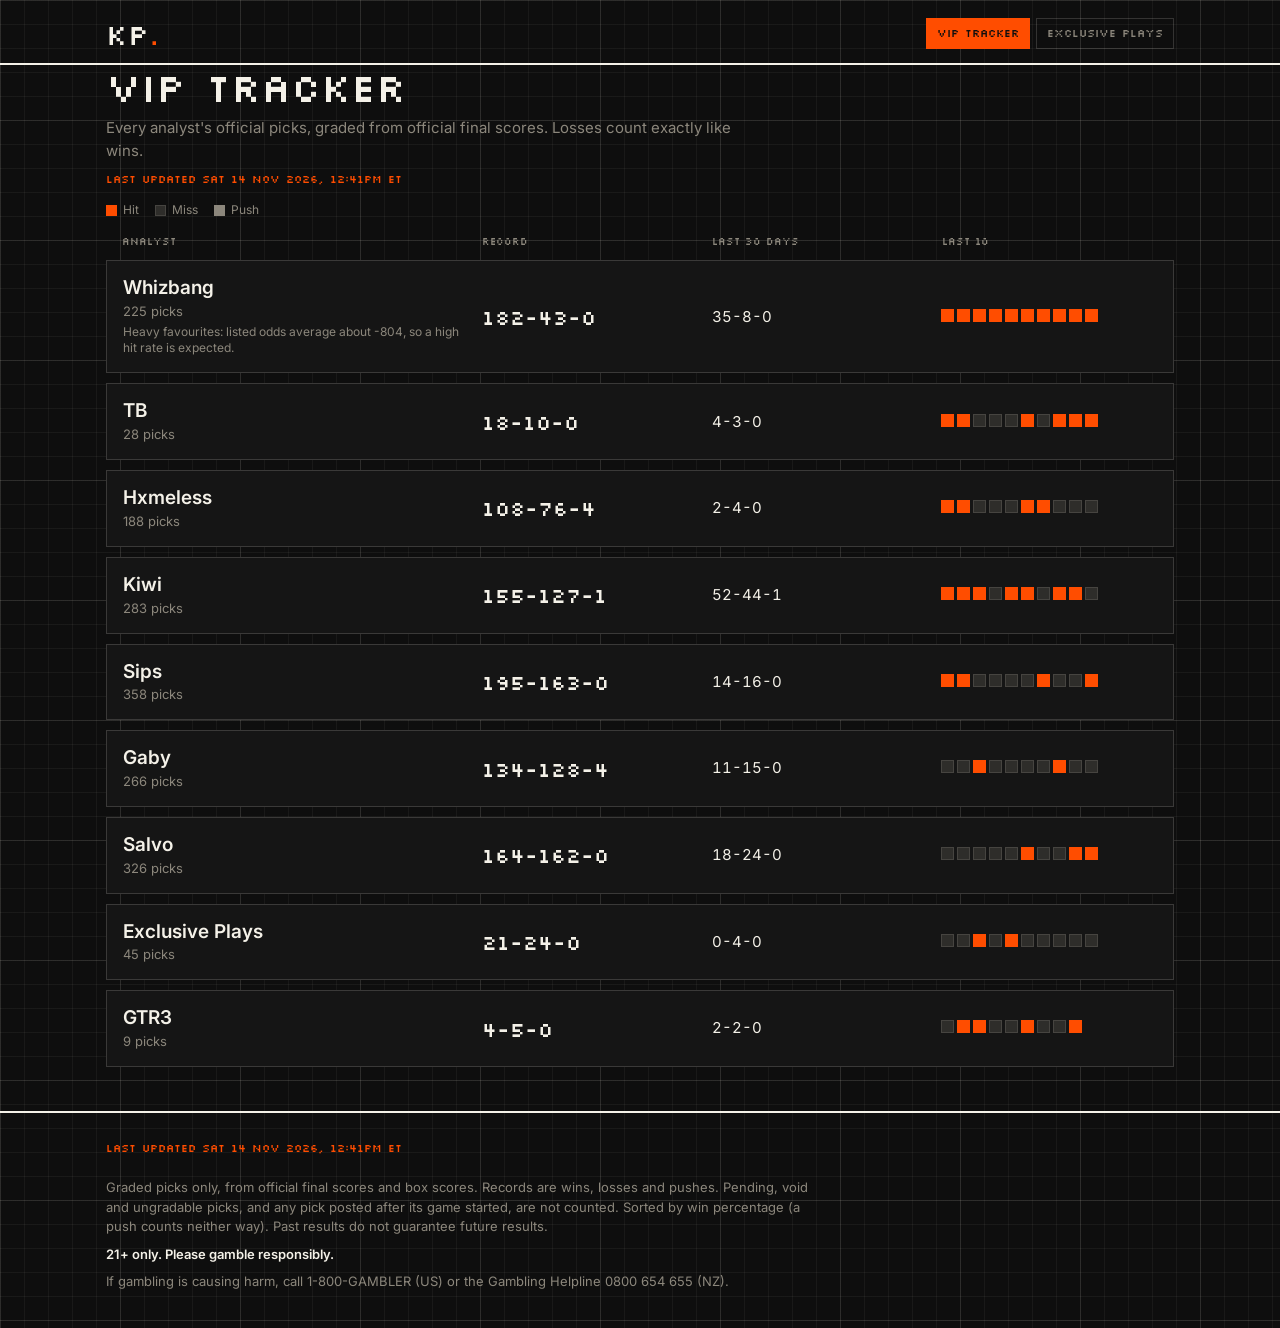
==== index.html @ 3617e00d "VIP Tracker update 2026-11-15" ====
<!doctype html>
<html lang="en"><head><meta charset="utf-8">
<meta name="viewport" content="width=device-width,initial-scale=1">
<title>KP VIP Tracker</title>
<meta name="description" content="Every Kiwi Parlays analyst&#x27;s record, graded nightly from official final scores. Wins and losses count alike.">
<meta name="theme-color" content="#0e0e0e">
<link rel="canonical" href="https://kiwiparlays.github.io/kp-tracker/">
<meta property="og:type" content="website">
<meta property="og:site_name" content="Kiwi Parlays">
<meta property="og:title" content="KP VIP Tracker">
<meta property="og:description" content="Every Kiwi Parlays analyst&#x27;s record, graded nightly from official final scores. Wins and losses count alike.">
<meta property="og:url" content="https://kiwiparlays.github.io/kp-tracker/">
<meta property="og:image" content="https://kiwiparlays.github.io/kp-tracker/og.png">
<meta property="og:image:width" content="1200">
<meta property="og:image:height" content="630">
<meta property="og:image:alt" content="KP. logo">
<meta name="twitter:card" content="summary_large_image">
<meta name="twitter:title" content="KP VIP Tracker">
<meta name="twitter:description" content="Every Kiwi Parlays analyst&#x27;s record, graded nightly from official final scores. Wins and losses count alike.">
<meta name="twitter:image" content="https://kiwiparlays.github.io/kp-tracker/og.png">
<link rel="icon" href="logo.png">
<link rel="apple-touch-icon" href="logo.png">
<link rel="preconnect" href="https://fonts.googleapis.com"><link rel="preconnect" href="https://fonts.gstatic.com" crossorigin>
<link href="https://fonts.googleapis.com/css2?family=Inter:wght@400;600&family=Silkscreen&display=swap" rel="stylesheet">
<link rel="stylesheet" href="style.css">
</head><body>
<header><div class="wrap"><a class="logo" href="./" style="color:inherit;text-decoration:none">KP<b>.</b></a><nav class="tabs" aria-label="Pages"><a href="./" aria-current="page">VIP Tracker</a><a href="exclusive/">Exclusive Plays</a></nav></div></header>
<main class="wrap">
<h1>VIP Tracker</h1>
<p class="lede">Every analyst's official picks, graded from official final scores. Losses count exactly like wins.</p>
<p class="upd">Last updated Sat 14 Nov 2026, 12:41PM ET</p>
<div class="key"><span><i style="background:var(--accent)"></i>Hit</span><span><i style="background:var(--miss);box-shadow:inset 0 0 0 1px rgba(244,241,232,.12)"></i>Miss</span><span><i style="background:var(--push)"></i>Push</span></div>
<div class="board">
<div class="thead"><div>Analyst</div><div>Record</div><div>Last 30 days</div><div>Last 10</div></div>
<div class="card"><div class="nm">Whizbang<small>225 picks</small><span class="note">Heavy favourites: listed odds average about -804, so a high hit rate is expected.</span></div><div class="rec"><span class="lb">Record</span>182-43-0</div><div class="l30"><span class="lb">Last 30 days</span><span class="v">35-8-0</span></div><div class="l10"><span class="lb">Last 10</span><span class="form" title="last 10, newest on the right"><i class="W"></i><i class="W"></i><i class="W"></i><i class="W"></i><i class="W"></i><i class="W"></i><i class="W"></i><i class="W"></i><i class="W"></i><i class="W"></i></span></div></div>
<div class="card"><div class="nm">TB<small>28 picks</small></div><div class="rec"><span class="lb">Record</span>18-10-0</div><div class="l30"><span class="lb">Last 30 days</span><span class="v">4-3-0</span></div><div class="l10"><span class="lb">Last 10</span><span class="form" title="last 10, newest on the right"><i class="W"></i><i class="W"></i><i class="L"></i><i class="L"></i><i class="L"></i><i class="W"></i><i class="L"></i><i class="W"></i><i class="W"></i><i class="W"></i></span></div></div>
<div class="card"><div class="nm">Hxmeless<small>188 picks</small></div><div class="rec"><span class="lb">Record</span>108-76-4</div><div class="l30"><span class="lb">Last 30 days</span><span class="v">2-4-0</span></div><div class="l10"><span class="lb">Last 10</span><span class="form" title="last 10, newest on the right"><i class="W"></i><i class="W"></i><i class="L"></i><i class="L"></i><i class="L"></i><i class="W"></i><i class="W"></i><i class="L"></i><i class="L"></i><i class="L"></i></span></div></div>
<div class="card"><div class="nm">Kiwi<small>283 picks</small></div><div class="rec"><span class="lb">Record</span>155-127-1</div><div class="l30"><span class="lb">Last 30 days</span><span class="v">52-44-1</span></div><div class="l10"><span class="lb">Last 10</span><span class="form" title="last 10, newest on the right"><i class="W"></i><i class="W"></i><i class="W"></i><i class="L"></i><i class="W"></i><i class="W"></i><i class="L"></i><i class="W"></i><i class="W"></i><i class="L"></i></span></div></div>
<div class="card"><div class="nm">Sips<small>358 picks</small></div><div class="rec"><span class="lb">Record</span>195-163-0</div><div class="l30"><span class="lb">Last 30 days</span><span class="v">14-16-0</span></div><div class="l10"><span class="lb">Last 10</span><span class="form" title="last 10, newest on the right"><i class="W"></i><i class="W"></i><i class="L"></i><i class="L"></i><i class="L"></i><i class="L"></i><i class="W"></i><i class="L"></i><i class="L"></i><i class="W"></i></span></div></div>
<div class="card"><div class="nm">Gaby<small>266 picks</small></div><div class="rec"><span class="lb">Record</span>134-128-4</div><div class="l30"><span class="lb">Last 30 days</span><span class="v">11-15-0</span></div><div class="l10"><span class="lb">Last 10</span><span class="form" title="last 10, newest on the right"><i class="L"></i><i class="L"></i><i class="W"></i><i class="L"></i><i class="L"></i><i class="L"></i><i class="L"></i><i class="W"></i><i class="L"></i><i class="L"></i></span></div></div>
<div class="card"><div class="nm">Salvo<small>326 picks</small></div><div class="rec"><span class="lb">Record</span>164-162-0</div><div class="l30"><span class="lb">Last 30 days</span><span class="v">18-24-0</span></div><div class="l10"><span class="lb">Last 10</span><span class="form" title="last 10, newest on the right"><i class="L"></i><i class="L"></i><i class="L"></i><i class="L"></i><i class="L"></i><i class="W"></i><i class="L"></i><i class="L"></i><i class="W"></i><i class="W"></i></span></div></div>
<div class="card"><div class="nm">Exclusive Plays<small>45 picks</small></div><div class="rec"><span class="lb">Record</span>21-24-0</div><div class="l30"><span class="lb">Last 30 days</span><span class="v">0-4-0</span></div><div class="l10"><span class="lb">Last 10</span><span class="form" title="last 10, newest on the right"><i class="L"></i><i class="L"></i><i class="W"></i><i class="L"></i><i class="W"></i><i class="L"></i><i class="L"></i><i class="L"></i><i class="L"></i><i class="L"></i></span></div></div>
<div class="card"><div class="nm">GTR3<small>9 picks</small></div><div class="rec"><span class="lb">Record</span>4-5-0</div><div class="l30"><span class="lb">Last 30 days</span><span class="v">2-2-0</span></div><div class="l10"><span class="lb">Last 10</span><span class="form" title="last 10, newest on the right"><i class="L"></i><i class="W"></i><i class="W"></i><i class="L"></i><i class="L"></i><i class="W"></i><i class="L"></i><i class="L"></i><i class="W"></i></span></div></div>
</div>
</main>
<footer><div class="wrap">
<p class="upd">Last updated Sat 14 Nov 2026, 12:41PM ET</p>
<p>Graded picks only, from official final scores and box scores. Records are wins, losses and pushes. Pending, void and ungradable picks, and any pick posted after its game started, are not counted. Sorted by win percentage (a push counts neither way). Past results do not guarantee future results.</p>
<p class="rg">21+ only. Please gamble responsibly.</p>
<p>If gambling is causing harm, call 1-800-GAMBLER (US) or the Gambling Helpline 0800 654 655 (NZ).</p>
</div></footer>
</body></html>
---- style.css ----
:root{--paper:#0e0e0e;--panel:#151515;--ink:#f4f1e8;--soft:#8c877c;--line:rgba(244,241,232,.05);
--line2:rgba(244,241,232,.09);--rule:rgba(244,241,232,.16);--accent:#ff4d00;--miss:#2e2d2a;--push:#8c877c}
*{box-sizing:border-box;margin:0;padding:0}
html{-webkit-text-size-adjust:100%}
body{background-color:var(--paper);color:var(--ink);font:400 15px/1.5 "Inter",system-ui,-apple-system,sans-serif;
background-image:linear-gradient(var(--line2) 1px,transparent 1px),linear-gradient(90deg,var(--line2) 1px,transparent 1px),
linear-gradient(var(--line) 1px,transparent 1px),linear-gradient(90deg,var(--line) 1px,transparent 1px);
background-size:120px 120px,120px 120px,24px 24px,24px 24px;
min-height:100vh;min-height:100dvh;display:flex;flex-direction:column}
main{flex:1 0 auto;width:100%}footer{flex:none}
.wrap{max-width:1100px;margin:0 auto;padding:0 16px;width:100%}
header{border-bottom:2px solid var(--ink);padding:18px 0 14px}
header .wrap{display:flex;align-items:center;justify-content:space-between;gap:12px}
.logo{font:400 28px/1 "Silkscreen",monospace;letter-spacing:.02em}
.logo b{color:var(--accent);font-weight:400}
.tag{font:400 11px/1.2 "Silkscreen",monospace;text-transform:uppercase;color:var(--soft);text-align:right}
main{padding:28px 0 8px}
h1{font:400 30px/1.1 "Silkscreen",monospace;text-transform:uppercase;margin-bottom:8px}
.lede{color:var(--soft);max-width:640px}
.upd{font:400 11px/1.4 "Silkscreen",monospace;text-transform:uppercase;color:var(--accent);margin:10px 0 22px}
.board{display:flex;flex-direction:column;gap:10px}
.card{display:grid;grid-template-columns:1fr auto;grid-template-areas:"nm rec" "l30 l10";gap:12px 14px;
background:var(--panel);border:1px solid var(--rule);padding:16px}
.nm{grid-area:nm;font:600 19px/1.2 "Inter",sans-serif;min-width:0;overflow-wrap:anywhere}
.nm .note{display:block;margin-top:4px;font:400 12px/1.35 "Inter",sans-serif;color:var(--soft);max-width:360px}
.nm small{display:block;margin-top:3px;font:400 13px/1.3 "Inter",sans-serif;color:var(--soft)}
.rec{grid-area:rec;text-align:right;font:400 22px/1.1 "Silkscreen",monospace}
.l30{grid-area:l30}.l10{grid-area:l10;text-align:right}
.lb{display:block;font:400 10px/1.4 "Silkscreen",monospace;text-transform:uppercase;color:var(--soft);margin-bottom:4px}
.rec .lb{text-align:right}
.v{font-size:15px;font-variant-numeric:tabular-nums}
.none{color:var(--soft);font-size:13px}
.form{display:inline-flex;gap:3px}
.form i{display:block;width:13px;height:13px;flex:none}
@media(max-width:374px){.form{gap:2px}.form i{width:11px;height:11px}.rec{font-size:19px}}
.form .W{background:var(--accent)}.form .L{background:var(--miss);box-shadow:inset 0 0 0 1px rgba(244,241,232,.12)}
.form .P{background:var(--push)}
.key{display:flex;gap:16px;flex-wrap:wrap;margin:-8px 0 16px;color:var(--soft);font-size:12px}
.key span{display:inline-flex;align-items:center;gap:6px}.key i{display:inline-block;width:11px;height:11px}
.thead{display:none}
footer{margin-top:44px;border-top:2px solid var(--ink);padding:18px 0 28px;color:var(--soft);font-size:13px}
footer p{margin-bottom:8px;max-width:720px}
footer .rg{color:var(--ink);font-weight:600}
@media(min-width:760px){
h1{font-size:40px}
.thead{display:grid;grid-template-columns:1.6fr 1fr 1fr 1fr;gap:14px;padding:0 16px 2px;
font:400 10px/1.3 "Silkscreen",monospace;text-transform:uppercase;color:var(--soft)}
.card{grid-template-columns:1.6fr 1fr 1fr 1fr;grid-template-areas:"nm rec l30 l10";align-items:center}
.card .lb{display:none}.rec,.l10{text-align:left}.rec{font-size:20px}}
.tabs{display:flex;gap:6px;flex-wrap:wrap;justify-content:flex-end}
.tabs a{font:400 11px/1 "Silkscreen",monospace;text-transform:uppercase;color:var(--soft);text-decoration:none;
padding:9px 10px;border:1px solid var(--rule);white-space:nowrap}
.tabs a:hover{color:var(--ink);border-color:var(--ink)}
.tabs a[aria-current]{color:var(--paper);background:var(--accent);border-color:var(--accent)}
h2{font:400 15px/1.2 "Silkscreen",monospace;text-transform:uppercase;margin:30px 0 10px}
.panel{background:var(--panel);border:1px solid var(--rule);padding:16px}
.stats{display:grid;grid-template-columns:1fr 1fr;gap:16px 14px}
.stats .big{font:400 22px/1.15 "Silkscreen",monospace;font-variant-numeric:tabular-nums;overflow-wrap:anywhere}
.small{display:inline-block;margin-top:10px;font:400 10px/1.4 "Silkscreen",monospace;text-transform:uppercase;color:var(--soft)}
.tbl{display:flex;flex-direction:column}
.tr{display:grid;grid-template-columns:1.3fr 1fr 1fr .8fr;gap:10px;padding:10px 0;border-top:1px solid var(--rule);
align-items:baseline;font-variant-numeric:tabular-nums}
.tr:first-child{border-top:0;padding-top:0}
.tr.th{font:400 10px/1.3 "Silkscreen",monospace;text-transform:uppercase;color:var(--soft)}
.tr small{display:block;color:var(--soft);font-size:12px}
.tr.m3{grid-template-columns:1.3fr 1fr 1fr}
.neg{color:var(--soft)}
.picks{display:flex;flex-direction:column}
.pk{display:grid;grid-template-columns:1fr auto;grid-template-areas:"dt res" "pl pl" "mt won";gap:4px 12px;
padding:12px 0;border-top:1px solid var(--rule);font-variant-numeric:tabular-nums}
.pk:first-child{border-top:0;padding-top:0}
.pk .dt{grid-area:dt;color:var(--soft);font-size:13px}.pk .pl{grid-area:pl;overflow-wrap:anywhere}
.pk .mt{grid-area:mt;color:var(--soft);font-size:13px}.pk .res{grid-area:res;text-align:right;font-size:13px}
.pk .won{grid-area:won;text-align:right}
.pk.th{display:none}
.why{display:block;color:var(--soft);font-size:13px;margin-top:2px}
@media(min-width:760px){.stats{grid-template-columns:repeat(5,1fr)}
.pk{grid-template-columns:118px 64px 1fr 56px 98px 70px 76px;grid-template-areas:"dt sp pl od rk res won";align-items:baseline}
.pk .sp{grid-area:sp}.pk .od{grid-area:od}.pk .rk{grid-area:rk}.pk .mt{display:contents}
.pk.th{display:grid;font:400 10px/1.3 "Silkscreen",monospace;text-transform:uppercase;color:var(--soft)}
.pk .res{text-align:left}.sep{display:none}}
.sep{font-style:normal}
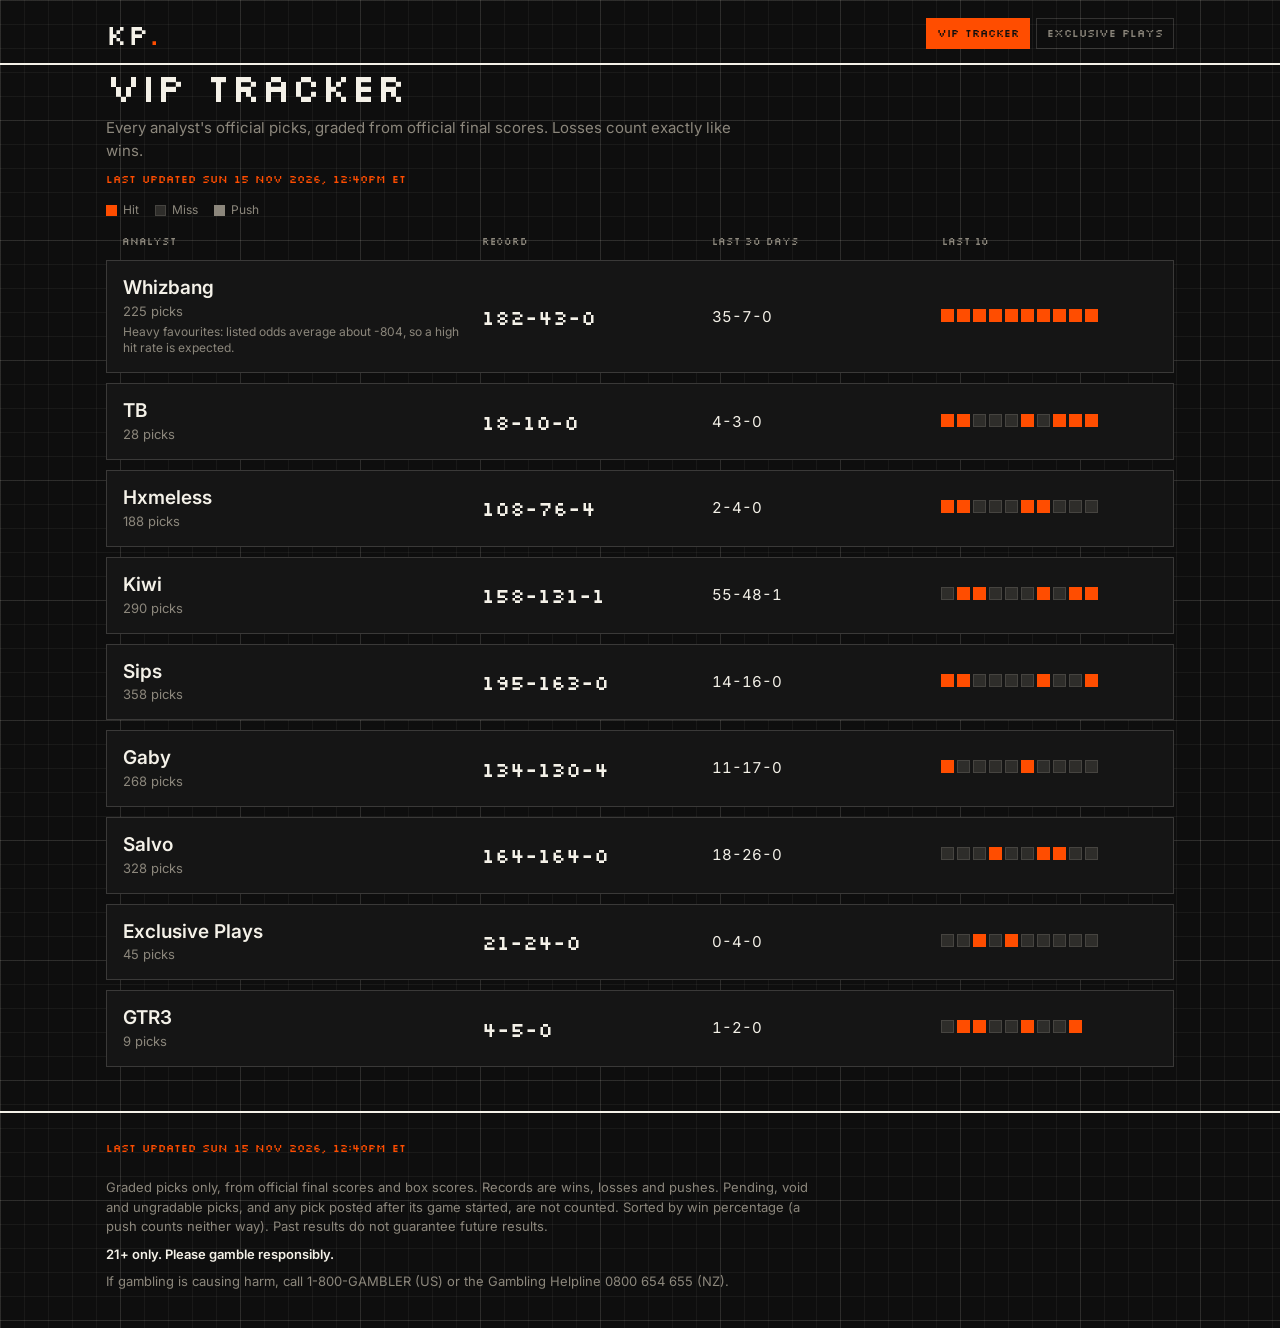
==== commit 68db722f: "VIP Tracker update 2026-11-16" ====
--- a/index.html
+++ b/index.html
@@ -28,23 +28,23 @@
 <main class="wrap">
 <h1>VIP Tracker</h1>
 <p class="lede">Every analyst's official picks, graded from official final scores. Losses count exactly like wins.</p>
-<p class="upd">Last updated Sat 14 Nov 2026, 12:41PM ET</p>
+<p class="upd">Last updated Sun 15 Nov 2026, 12:40PM ET</p>
 <div class="key"><span><i style="background:var(--accent)"></i>Hit</span><span><i style="background:var(--miss);box-shadow:inset 0 0 0 1px rgba(244,241,232,.12)"></i>Miss</span><span><i style="background:var(--push)"></i>Push</span></div>
 <div class="board">
 <div class="thead"><div>Analyst</div><div>Record</div><div>Last 30 days</div><div>Last 10</div></div>
-<div class="card"><div class="nm">Whizbang<small>225 picks</small><span class="note">Heavy favourites: listed odds average about -804, so a high hit rate is expected.</span></div><div class="rec"><span class="lb">Record</span>182-43-0</div><div class="l30"><span class="lb">Last 30 days</span><span class="v">35-8-0</span></div><div class="l10"><span class="lb">Last 10</span><span class="form" title="last 10, newest on the right"><i class="W"></i><i class="W"></i><i class="W"></i><i class="W"></i><i class="W"></i><i class="W"></i><i class="W"></i><i class="W"></i><i class="W"></i><i class="W"></i></span></div></div>
+<div class="card"><div class="nm">Whizbang<small>225 picks</small><span class="note">Heavy favourites: listed odds average about -804, so a high hit rate is expected.</span></div><div class="rec"><span class="lb">Record</span>182-43-0</div><div class="l30"><span class="lb">Last 30 days</span><span class="v">35-7-0</span></div><div class="l10"><span class="lb">Last 10</span><span class="form" title="last 10, newest on the right"><i class="W"></i><i class="W"></i><i class="W"></i><i class="W"></i><i class="W"></i><i class="W"></i><i class="W"></i><i class="W"></i><i class="W"></i><i class="W"></i></span></div></div>
 <div class="card"><div class="nm">TB<small>28 picks</small></div><div class="rec"><span class="lb">Record</span>18-10-0</div><div class="l30"><span class="lb">Last 30 days</span><span class="v">4-3-0</span></div><div class="l10"><span class="lb">Last 10</span><span class="form" title="last 10, newest on the right"><i class="W"></i><i class="W"></i><i class="L"></i><i class="L"></i><i class="L"></i><i class="W"></i><i class="L"></i><i class="W"></i><i class="W"></i><i class="W"></i></span></div></div>
 <div class="card"><div class="nm">Hxmeless<small>188 picks</small></div><div class="rec"><span class="lb">Record</span>108-76-4</div><div class="l30"><span class="lb">Last 30 days</span><span class="v">2-4-0</span></div><div class="l10"><span class="lb">Last 10</span><span class="form" title="last 10, newest on the right"><i class="W"></i><i class="W"></i><i class="L"></i><i class="L"></i><i class="L"></i><i class="W"></i><i class="W"></i><i class="L"></i><i class="L"></i><i class="L"></i></span></div></div>
-<div class="card"><div class="nm">Kiwi<small>283 picks</small></div><div class="rec"><span class="lb">Record</span>155-127-1</div><div class="l30"><span class="lb">Last 30 days</span><span class="v">52-44-1</span></div><div class="l10"><span class="lb">Last 10</span><span class="form" title="last 10, newest on the right"><i class="W"></i><i class="W"></i><i class="W"></i><i class="L"></i><i class="W"></i><i class="W"></i><i class="L"></i><i class="W"></i><i class="W"></i><i class="L"></i></span></div></div>
+<div class="card"><div class="nm">Kiwi<small>290 picks</small></div><div class="rec"><span class="lb">Record</span>158-131-1</div><div class="l30"><span class="lb">Last 30 days</span><span class="v">55-48-1</span></div><div class="l10"><span class="lb">Last 10</span><span class="form" title="last 10, newest on the right"><i class="L"></i><i class="W"></i><i class="W"></i><i class="L"></i><i class="L"></i><i class="L"></i><i class="W"></i><i class="L"></i><i class="W"></i><i class="W"></i></span></div></div>
 <div class="card"><div class="nm">Sips<small>358 picks</small></div><div class="rec"><span class="lb">Record</span>195-163-0</div><div class="l30"><span class="lb">Last 30 days</span><span class="v">14-16-0</span></div><div class="l10"><span class="lb">Last 10</span><span class="form" title="last 10, newest on the right"><i class="W"></i><i class="W"></i><i class="L"></i><i class="L"></i><i class="L"></i><i class="L"></i><i class="W"></i><i class="L"></i><i class="L"></i><i class="W"></i></span></div></div>
-<div class="card"><div class="nm">Gaby<small>266 picks</small></div><div class="rec"><span class="lb">Record</span>134-128-4</div><div class="l30"><span class="lb">Last 30 days</span><span class="v">11-15-0</span></div><div class="l10"><span class="lb">Last 10</span><span class="form" title="last 10, newest on the right"><i class="L"></i><i class="L"></i><i class="W"></i><i class="L"></i><i class="L"></i><i class="L"></i><i class="L"></i><i class="W"></i><i class="L"></i><i class="L"></i></span></div></div>
-<div class="card"><div class="nm">Salvo<small>326 picks</small></div><div class="rec"><span class="lb">Record</span>164-162-0</div><div class="l30"><span class="lb">Last 30 days</span><span class="v">18-24-0</span></div><div class="l10"><span class="lb">Last 10</span><span class="form" title="last 10, newest on the right"><i class="L"></i><i class="L"></i><i class="L"></i><i class="L"></i><i class="L"></i><i class="W"></i><i class="L"></i><i class="L"></i><i class="W"></i><i class="W"></i></span></div></div>
+<div class="card"><div class="nm">Gaby<small>268 picks</small></div><div class="rec"><span class="lb">Record</span>134-130-4</div><div class="l30"><span class="lb">Last 30 days</span><span class="v">11-17-0</span></div><div class="l10"><span class="lb">Last 10</span><span class="form" title="last 10, newest on the right"><i class="W"></i><i class="L"></i><i class="L"></i><i class="L"></i><i class="L"></i><i class="W"></i><i class="L"></i><i class="L"></i><i class="L"></i><i class="L"></i></span></div></div>
+<div class="card"><div class="nm">Salvo<small>328 picks</small></div><div class="rec"><span class="lb">Record</span>164-164-0</div><div class="l30"><span class="lb">Last 30 days</span><span class="v">18-26-0</span></div><div class="l10"><span class="lb">Last 10</span><span class="form" title="last 10, newest on the right"><i class="L"></i><i class="L"></i><i class="L"></i><i class="W"></i><i class="L"></i><i class="L"></i><i class="W"></i><i class="W"></i><i class="L"></i><i class="L"></i></span></div></div>
 <div class="card"><div class="nm">Exclusive Plays<small>45 picks</small></div><div class="rec"><span class="lb">Record</span>21-24-0</div><div class="l30"><span class="lb">Last 30 days</span><span class="v">0-4-0</span></div><div class="l10"><span class="lb">Last 10</span><span class="form" title="last 10, newest on the right"><i class="L"></i><i class="L"></i><i class="W"></i><i class="L"></i><i class="W"></i><i class="L"></i><i class="L"></i><i class="L"></i><i class="L"></i><i class="L"></i></span></div></div>
-<div class="card"><div class="nm">GTR3<small>9 picks</small></div><div class="rec"><span class="lb">Record</span>4-5-0</div><div class="l30"><span class="lb">Last 30 days</span><span class="v">2-2-0</span></div><div class="l10"><span class="lb">Last 10</span><span class="form" title="last 10, newest on the right"><i class="L"></i><i class="W"></i><i class="W"></i><i class="L"></i><i class="L"></i><i class="W"></i><i class="L"></i><i class="L"></i><i class="W"></i></span></div></div>
+<div class="card"><div class="nm">GTR3<small>9 picks</small></div><div class="rec"><span class="lb">Record</span>4-5-0</div><div class="l30"><span class="lb">Last 30 days</span><span class="v">1-2-0</span></div><div class="l10"><span class="lb">Last 10</span><span class="form" title="last 10, newest on the right"><i class="L"></i><i class="W"></i><i class="W"></i><i class="L"></i><i class="L"></i><i class="W"></i><i class="L"></i><i class="L"></i><i class="W"></i></span></div></div>
 </div>
 </main>
 <footer><div class="wrap">
-<p class="upd">Last updated Sat 14 Nov 2026, 12:41PM ET</p>
+<p class="upd">Last updated Sun 15 Nov 2026, 12:40PM ET</p>
 <p>Graded picks only, from official final scores and box scores. Records are wins, losses and pushes. Pending, void and ungradable picks, and any pick posted after its game started, are not counted. Sorted by win percentage (a push counts neither way). Past results do not guarantee future results.</p>
 <p class="rg">21+ only. Please gamble responsibly.</p>
 <p>If gambling is causing harm, call 1-800-GAMBLER (US) or the Gambling Helpline 0800 654 655 (NZ).</p>
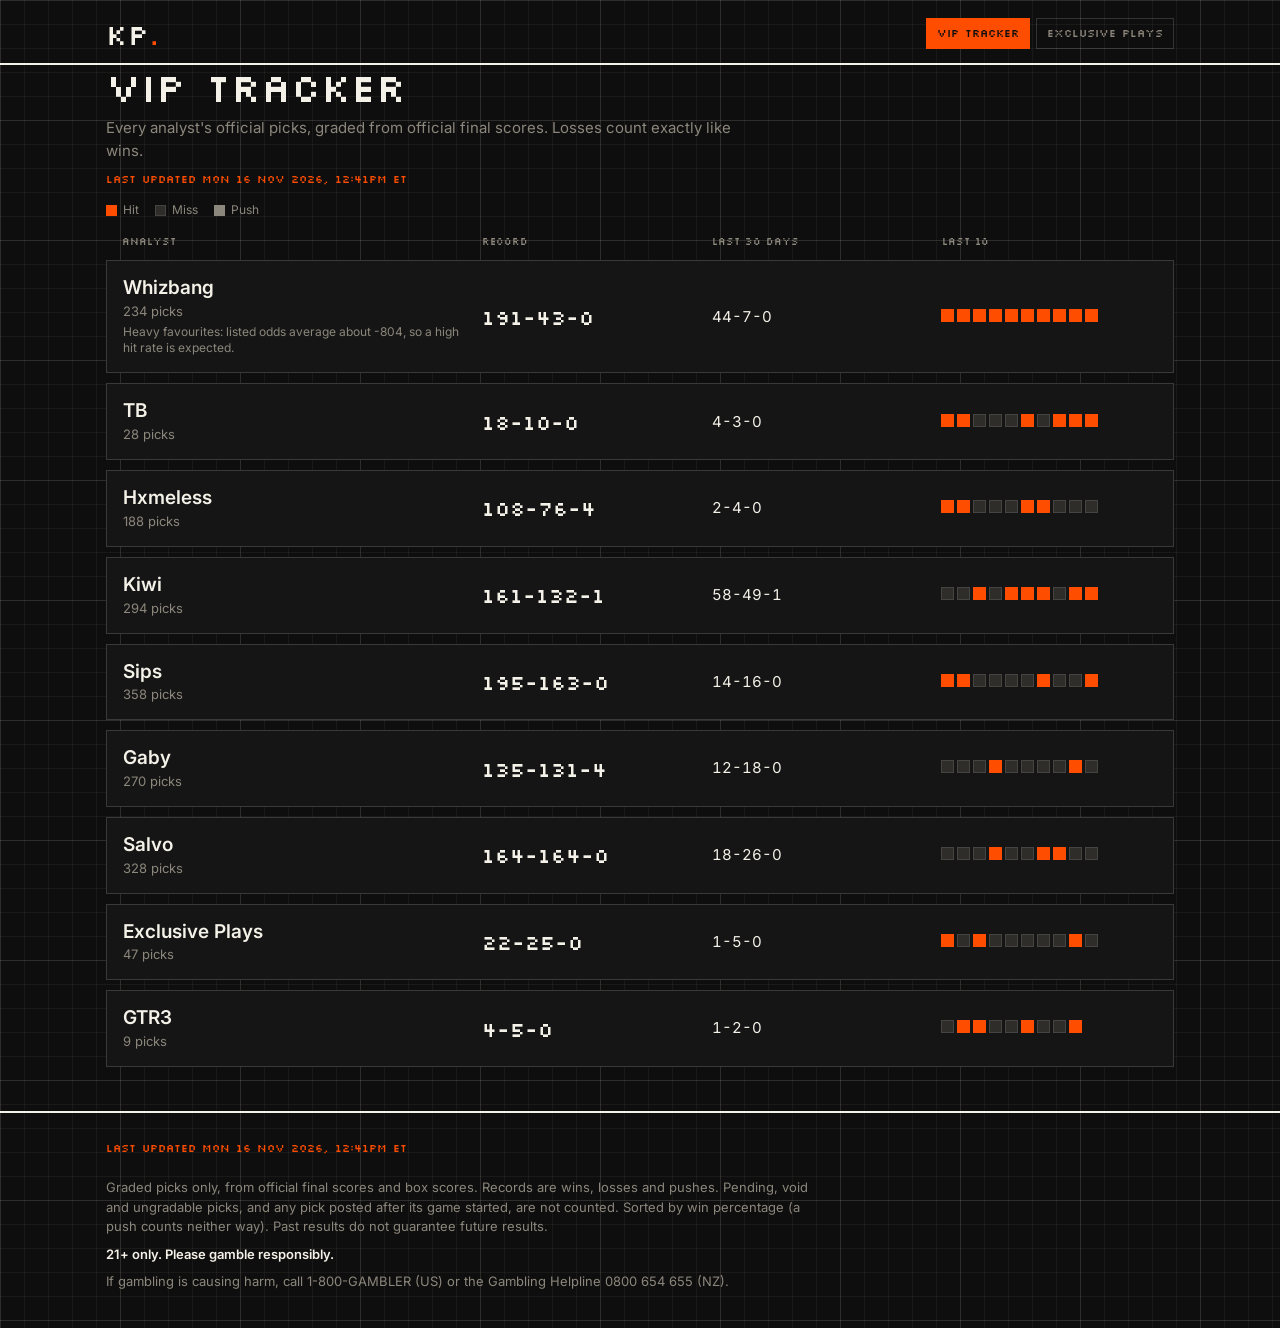
==== commit ca6720df: "VIP Tracker update 2026-11-17" ====
--- a/index.html
+++ b/index.html
@@ -28,23 +28,23 @@
 <main class="wrap">
 <h1>VIP Tracker</h1>
 <p class="lede">Every analyst's official picks, graded from official final scores. Losses count exactly like wins.</p>
-<p class="upd">Last updated Sun 15 Nov 2026, 12:40PM ET</p>
+<p class="upd">Last updated Mon 16 Nov 2026, 12:41PM ET</p>
 <div class="key"><span><i style="background:var(--accent)"></i>Hit</span><span><i style="background:var(--miss);box-shadow:inset 0 0 0 1px rgba(244,241,232,.12)"></i>Miss</span><span><i style="background:var(--push)"></i>Push</span></div>
 <div class="board">
 <div class="thead"><div>Analyst</div><div>Record</div><div>Last 30 days</div><div>Last 10</div></div>
-<div class="card"><div class="nm">Whizbang<small>225 picks</small><span class="note">Heavy favourites: listed odds average about -804, so a high hit rate is expected.</span></div><div class="rec"><span class="lb">Record</span>182-43-0</div><div class="l30"><span class="lb">Last 30 days</span><span class="v">35-7-0</span></div><div class="l10"><span class="lb">Last 10</span><span class="form" title="last 10, newest on the right"><i class="W"></i><i class="W"></i><i class="W"></i><i class="W"></i><i class="W"></i><i class="W"></i><i class="W"></i><i class="W"></i><i class="W"></i><i class="W"></i></span></div></div>
+<div class="card"><div class="nm">Whizbang<small>234 picks</small><span class="note">Heavy favourites: listed odds average about -804, so a high hit rate is expected.</span></div><div class="rec"><span class="lb">Record</span>191-43-0</div><div class="l30"><span class="lb">Last 30 days</span><span class="v">44-7-0</span></div><div class="l10"><span class="lb">Last 10</span><span class="form" title="last 10, newest on the right"><i class="W"></i><i class="W"></i><i class="W"></i><i class="W"></i><i class="W"></i><i class="W"></i><i class="W"></i><i class="W"></i><i class="W"></i><i class="W"></i></span></div></div>
 <div class="card"><div class="nm">TB<small>28 picks</small></div><div class="rec"><span class="lb">Record</span>18-10-0</div><div class="l30"><span class="lb">Last 30 days</span><span class="v">4-3-0</span></div><div class="l10"><span class="lb">Last 10</span><span class="form" title="last 10, newest on the right"><i class="W"></i><i class="W"></i><i class="L"></i><i class="L"></i><i class="L"></i><i class="W"></i><i class="L"></i><i class="W"></i><i class="W"></i><i class="W"></i></span></div></div>
 <div class="card"><div class="nm">Hxmeless<small>188 picks</small></div><div class="rec"><span class="lb">Record</span>108-76-4</div><div class="l30"><span class="lb">Last 30 days</span><span class="v">2-4-0</span></div><div class="l10"><span class="lb">Last 10</span><span class="form" title="last 10, newest on the right"><i class="W"></i><i class="W"></i><i class="L"></i><i class="L"></i><i class="L"></i><i class="W"></i><i class="W"></i><i class="L"></i><i class="L"></i><i class="L"></i></span></div></div>
-<div class="card"><div class="nm">Kiwi<small>290 picks</small></div><div class="rec"><span class="lb">Record</span>158-131-1</div><div class="l30"><span class="lb">Last 30 days</span><span class="v">55-48-1</span></div><div class="l10"><span class="lb">Last 10</span><span class="form" title="last 10, newest on the right"><i class="L"></i><i class="W"></i><i class="W"></i><i class="L"></i><i class="L"></i><i class="L"></i><i class="W"></i><i class="L"></i><i class="W"></i><i class="W"></i></span></div></div>
+<div class="card"><div class="nm">Kiwi<small>294 picks</small></div><div class="rec"><span class="lb">Record</span>161-132-1</div><div class="l30"><span class="lb">Last 30 days</span><span class="v">58-49-1</span></div><div class="l10"><span class="lb">Last 10</span><span class="form" title="last 10, newest on the right"><i class="L"></i><i class="L"></i><i class="W"></i><i class="L"></i><i class="W"></i><i class="W"></i><i class="W"></i><i class="L"></i><i class="W"></i><i class="W"></i></span></div></div>
 <div class="card"><div class="nm">Sips<small>358 picks</small></div><div class="rec"><span class="lb">Record</span>195-163-0</div><div class="l30"><span class="lb">Last 30 days</span><span class="v">14-16-0</span></div><div class="l10"><span class="lb">Last 10</span><span class="form" title="last 10, newest on the right"><i class="W"></i><i class="W"></i><i class="L"></i><i class="L"></i><i class="L"></i><i class="L"></i><i class="W"></i><i class="L"></i><i class="L"></i><i class="W"></i></span></div></div>
-<div class="card"><div class="nm">Gaby<small>268 picks</small></div><div class="rec"><span class="lb">Record</span>134-130-4</div><div class="l30"><span class="lb">Last 30 days</span><span class="v">11-17-0</span></div><div class="l10"><span class="lb">Last 10</span><span class="form" title="last 10, newest on the right"><i class="W"></i><i class="L"></i><i class="L"></i><i class="L"></i><i class="L"></i><i class="W"></i><i class="L"></i><i class="L"></i><i class="L"></i><i class="L"></i></span></div></div>
+<div class="card"><div class="nm">Gaby<small>270 picks</small></div><div class="rec"><span class="lb">Record</span>135-131-4</div><div class="l30"><span class="lb">Last 30 days</span><span class="v">12-18-0</span></div><div class="l10"><span class="lb">Last 10</span><span class="form" title="last 10, newest on the right"><i class="L"></i><i class="L"></i><i class="L"></i><i class="W"></i><i class="L"></i><i class="L"></i><i class="L"></i><i class="L"></i><i class="W"></i><i class="L"></i></span></div></div>
 <div class="card"><div class="nm">Salvo<small>328 picks</small></div><div class="rec"><span class="lb">Record</span>164-164-0</div><div class="l30"><span class="lb">Last 30 days</span><span class="v">18-26-0</span></div><div class="l10"><span class="lb">Last 10</span><span class="form" title="last 10, newest on the right"><i class="L"></i><i class="L"></i><i class="L"></i><i class="W"></i><i class="L"></i><i class="L"></i><i class="W"></i><i class="W"></i><i class="L"></i><i class="L"></i></span></div></div>
-<div class="card"><div class="nm">Exclusive Plays<small>45 picks</small></div><div class="rec"><span class="lb">Record</span>21-24-0</div><div class="l30"><span class="lb">Last 30 days</span><span class="v">0-4-0</span></div><div class="l10"><span class="lb">Last 10</span><span class="form" title="last 10, newest on the right"><i class="L"></i><i class="L"></i><i class="W"></i><i class="L"></i><i class="W"></i><i class="L"></i><i class="L"></i><i class="L"></i><i class="L"></i><i class="L"></i></span></div></div>
+<div class="card"><div class="nm">Exclusive Plays<small>47 picks</small></div><div class="rec"><span class="lb">Record</span>22-25-0</div><div class="l30"><span class="lb">Last 30 days</span><span class="v">1-5-0</span></div><div class="l10"><span class="lb">Last 10</span><span class="form" title="last 10, newest on the right"><i class="W"></i><i class="L"></i><i class="W"></i><i class="L"></i><i class="L"></i><i class="L"></i><i class="L"></i><i class="L"></i><i class="W"></i><i class="L"></i></span></div></div>
 <div class="card"><div class="nm">GTR3<small>9 picks</small></div><div class="rec"><span class="lb">Record</span>4-5-0</div><div class="l30"><span class="lb">Last 30 days</span><span class="v">1-2-0</span></div><div class="l10"><span class="lb">Last 10</span><span class="form" title="last 10, newest on the right"><i class="L"></i><i class="W"></i><i class="W"></i><i class="L"></i><i class="L"></i><i class="W"></i><i class="L"></i><i class="L"></i><i class="W"></i></span></div></div>
 </div>
 </main>
 <footer><div class="wrap">
-<p class="upd">Last updated Sun 15 Nov 2026, 12:40PM ET</p>
+<p class="upd">Last updated Mon 16 Nov 2026, 12:41PM ET</p>
 <p>Graded picks only, from official final scores and box scores. Records are wins, losses and pushes. Pending, void and ungradable picks, and any pick posted after its game started, are not counted. Sorted by win percentage (a push counts neither way). Past results do not guarantee future results.</p>
 <p class="rg">21+ only. Please gamble responsibly.</p>
 <p>If gambling is causing harm, call 1-800-GAMBLER (US) or the Gambling Helpline 0800 654 655 (NZ).</p>
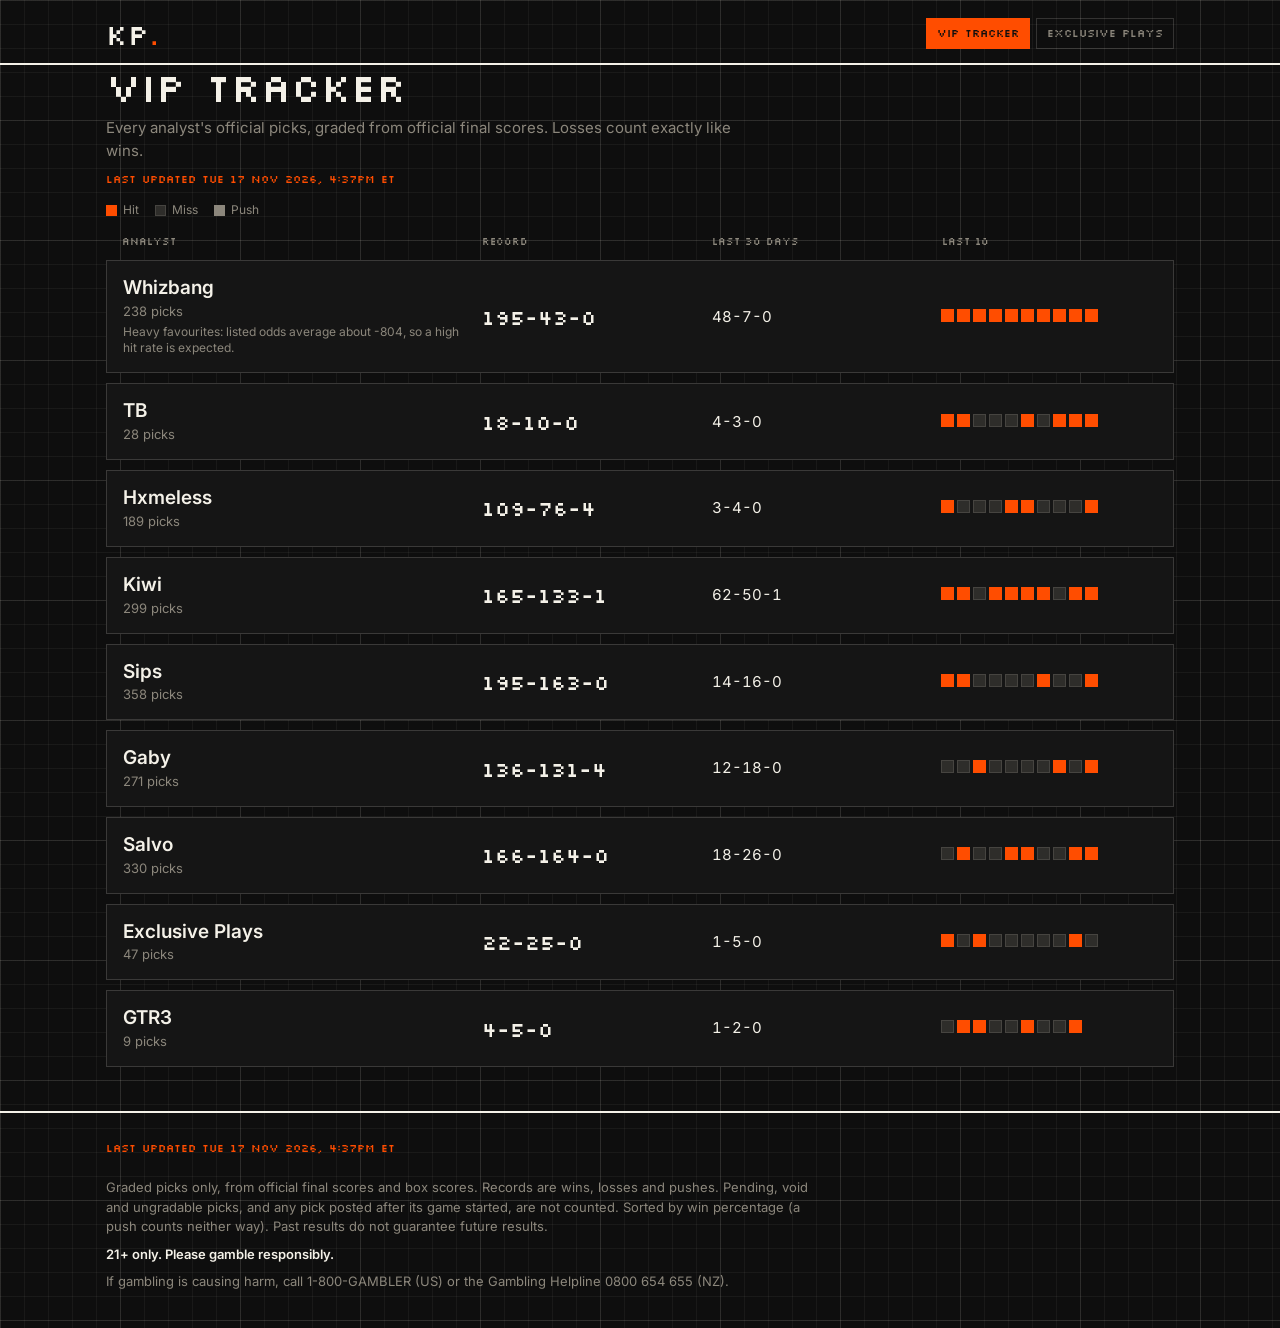
==== commit 4313d410: "VIP Tracker update 2026-11-18" ====
--- a/index.html
+++ b/index.html
@@ -28,23 +28,23 @@
 <main class="wrap">
 <h1>VIP Tracker</h1>
 <p class="lede">Every analyst's official picks, graded from official final scores. Losses count exactly like wins.</p>
-<p class="upd">Last updated Mon 16 Nov 2026, 12:41PM ET</p>
+<p class="upd">Last updated Tue 17 Nov 2026, 4:37PM ET</p>
 <div class="key"><span><i style="background:var(--accent)"></i>Hit</span><span><i style="background:var(--miss);box-shadow:inset 0 0 0 1px rgba(244,241,232,.12)"></i>Miss</span><span><i style="background:var(--push)"></i>Push</span></div>
 <div class="board">
 <div class="thead"><div>Analyst</div><div>Record</div><div>Last 30 days</div><div>Last 10</div></div>
-<div class="card"><div class="nm">Whizbang<small>234 picks</small><span class="note">Heavy favourites: listed odds average about -804, so a high hit rate is expected.</span></div><div class="rec"><span class="lb">Record</span>191-43-0</div><div class="l30"><span class="lb">Last 30 days</span><span class="v">44-7-0</span></div><div class="l10"><span class="lb">Last 10</span><span class="form" title="last 10, newest on the right"><i class="W"></i><i class="W"></i><i class="W"></i><i class="W"></i><i class="W"></i><i class="W"></i><i class="W"></i><i class="W"></i><i class="W"></i><i class="W"></i></span></div></div>
+<div class="card"><div class="nm">Whizbang<small>238 picks</small><span class="note">Heavy favourites: listed odds average about -804, so a high hit rate is expected.</span></div><div class="rec"><span class="lb">Record</span>195-43-0</div><div class="l30"><span class="lb">Last 30 days</span><span class="v">48-7-0</span></div><div class="l10"><span class="lb">Last 10</span><span class="form" title="last 10, newest on the right"><i class="W"></i><i class="W"></i><i class="W"></i><i class="W"></i><i class="W"></i><i class="W"></i><i class="W"></i><i class="W"></i><i class="W"></i><i class="W"></i></span></div></div>
 <div class="card"><div class="nm">TB<small>28 picks</small></div><div class="rec"><span class="lb">Record</span>18-10-0</div><div class="l30"><span class="lb">Last 30 days</span><span class="v">4-3-0</span></div><div class="l10"><span class="lb">Last 10</span><span class="form" title="last 10, newest on the right"><i class="W"></i><i class="W"></i><i class="L"></i><i class="L"></i><i class="L"></i><i class="W"></i><i class="L"></i><i class="W"></i><i class="W"></i><i class="W"></i></span></div></div>
-<div class="card"><div class="nm">Hxmeless<small>188 picks</small></div><div class="rec"><span class="lb">Record</span>108-76-4</div><div class="l30"><span class="lb">Last 30 days</span><span class="v">2-4-0</span></div><div class="l10"><span class="lb">Last 10</span><span class="form" title="last 10, newest on the right"><i class="W"></i><i class="W"></i><i class="L"></i><i class="L"></i><i class="L"></i><i class="W"></i><i class="W"></i><i class="L"></i><i class="L"></i><i class="L"></i></span></div></div>
-<div class="card"><div class="nm">Kiwi<small>294 picks</small></div><div class="rec"><span class="lb">Record</span>161-132-1</div><div class="l30"><span class="lb">Last 30 days</span><span class="v">58-49-1</span></div><div class="l10"><span class="lb">Last 10</span><span class="form" title="last 10, newest on the right"><i class="L"></i><i class="L"></i><i class="W"></i><i class="L"></i><i class="W"></i><i class="W"></i><i class="W"></i><i class="L"></i><i class="W"></i><i class="W"></i></span></div></div>
+<div class="card"><div class="nm">Hxmeless<small>189 picks</small></div><div class="rec"><span class="lb">Record</span>109-76-4</div><div class="l30"><span class="lb">Last 30 days</span><span class="v">3-4-0</span></div><div class="l10"><span class="lb">Last 10</span><span class="form" title="last 10, newest on the right"><i class="W"></i><i class="L"></i><i class="L"></i><i class="L"></i><i class="W"></i><i class="W"></i><i class="L"></i><i class="L"></i><i class="L"></i><i class="W"></i></span></div></div>
+<div class="card"><div class="nm">Kiwi<small>299 picks</small></div><div class="rec"><span class="lb">Record</span>165-133-1</div><div class="l30"><span class="lb">Last 30 days</span><span class="v">62-50-1</span></div><div class="l10"><span class="lb">Last 10</span><span class="form" title="last 10, newest on the right"><i class="W"></i><i class="W"></i><i class="L"></i><i class="W"></i><i class="W"></i><i class="W"></i><i class="W"></i><i class="L"></i><i class="W"></i><i class="W"></i></span></div></div>
 <div class="card"><div class="nm">Sips<small>358 picks</small></div><div class="rec"><span class="lb">Record</span>195-163-0</div><div class="l30"><span class="lb">Last 30 days</span><span class="v">14-16-0</span></div><div class="l10"><span class="lb">Last 10</span><span class="form" title="last 10, newest on the right"><i class="W"></i><i class="W"></i><i class="L"></i><i class="L"></i><i class="L"></i><i class="L"></i><i class="W"></i><i class="L"></i><i class="L"></i><i class="W"></i></span></div></div>
-<div class="card"><div class="nm">Gaby<small>270 picks</small></div><div class="rec"><span class="lb">Record</span>135-131-4</div><div class="l30"><span class="lb">Last 30 days</span><span class="v">12-18-0</span></div><div class="l10"><span class="lb">Last 10</span><span class="form" title="last 10, newest on the right"><i class="L"></i><i class="L"></i><i class="L"></i><i class="W"></i><i class="L"></i><i class="L"></i><i class="L"></i><i class="L"></i><i class="W"></i><i class="L"></i></span></div></div>
-<div class="card"><div class="nm">Salvo<small>328 picks</small></div><div class="rec"><span class="lb">Record</span>164-164-0</div><div class="l30"><span class="lb">Last 30 days</span><span class="v">18-26-0</span></div><div class="l10"><span class="lb">Last 10</span><span class="form" title="last 10, newest on the right"><i class="L"></i><i class="L"></i><i class="L"></i><i class="W"></i><i class="L"></i><i class="L"></i><i class="W"></i><i class="W"></i><i class="L"></i><i class="L"></i></span></div></div>
+<div class="card"><div class="nm">Gaby<small>271 picks</small></div><div class="rec"><span class="lb">Record</span>136-131-4</div><div class="l30"><span class="lb">Last 30 days</span><span class="v">12-18-0</span></div><div class="l10"><span class="lb">Last 10</span><span class="form" title="last 10, newest on the right"><i class="L"></i><i class="L"></i><i class="W"></i><i class="L"></i><i class="L"></i><i class="L"></i><i class="L"></i><i class="W"></i><i class="L"></i><i class="W"></i></span></div></div>
+<div class="card"><div class="nm">Salvo<small>330 picks</small></div><div class="rec"><span class="lb">Record</span>166-164-0</div><div class="l30"><span class="lb">Last 30 days</span><span class="v">18-26-0</span></div><div class="l10"><span class="lb">Last 10</span><span class="form" title="last 10, newest on the right"><i class="L"></i><i class="W"></i><i class="L"></i><i class="L"></i><i class="W"></i><i class="W"></i><i class="L"></i><i class="L"></i><i class="W"></i><i class="W"></i></span></div></div>
 <div class="card"><div class="nm">Exclusive Plays<small>47 picks</small></div><div class="rec"><span class="lb">Record</span>22-25-0</div><div class="l30"><span class="lb">Last 30 days</span><span class="v">1-5-0</span></div><div class="l10"><span class="lb">Last 10</span><span class="form" title="last 10, newest on the right"><i class="W"></i><i class="L"></i><i class="W"></i><i class="L"></i><i class="L"></i><i class="L"></i><i class="L"></i><i class="L"></i><i class="W"></i><i class="L"></i></span></div></div>
 <div class="card"><div class="nm">GTR3<small>9 picks</small></div><div class="rec"><span class="lb">Record</span>4-5-0</div><div class="l30"><span class="lb">Last 30 days</span><span class="v">1-2-0</span></div><div class="l10"><span class="lb">Last 10</span><span class="form" title="last 10, newest on the right"><i class="L"></i><i class="W"></i><i class="W"></i><i class="L"></i><i class="L"></i><i class="W"></i><i class="L"></i><i class="L"></i><i class="W"></i></span></div></div>
 </div>
 </main>
 <footer><div class="wrap">
-<p class="upd">Last updated Mon 16 Nov 2026, 12:41PM ET</p>
+<p class="upd">Last updated Tue 17 Nov 2026, 4:37PM ET</p>
 <p>Graded picks only, from official final scores and box scores. Records are wins, losses and pushes. Pending, void and ungradable picks, and any pick posted after its game started, are not counted. Sorted by win percentage (a push counts neither way). Past results do not guarantee future results.</p>
 <p class="rg">21+ only. Please gamble responsibly.</p>
 <p>If gambling is causing harm, call 1-800-GAMBLER (US) or the Gambling Helpline 0800 654 655 (NZ).</p>
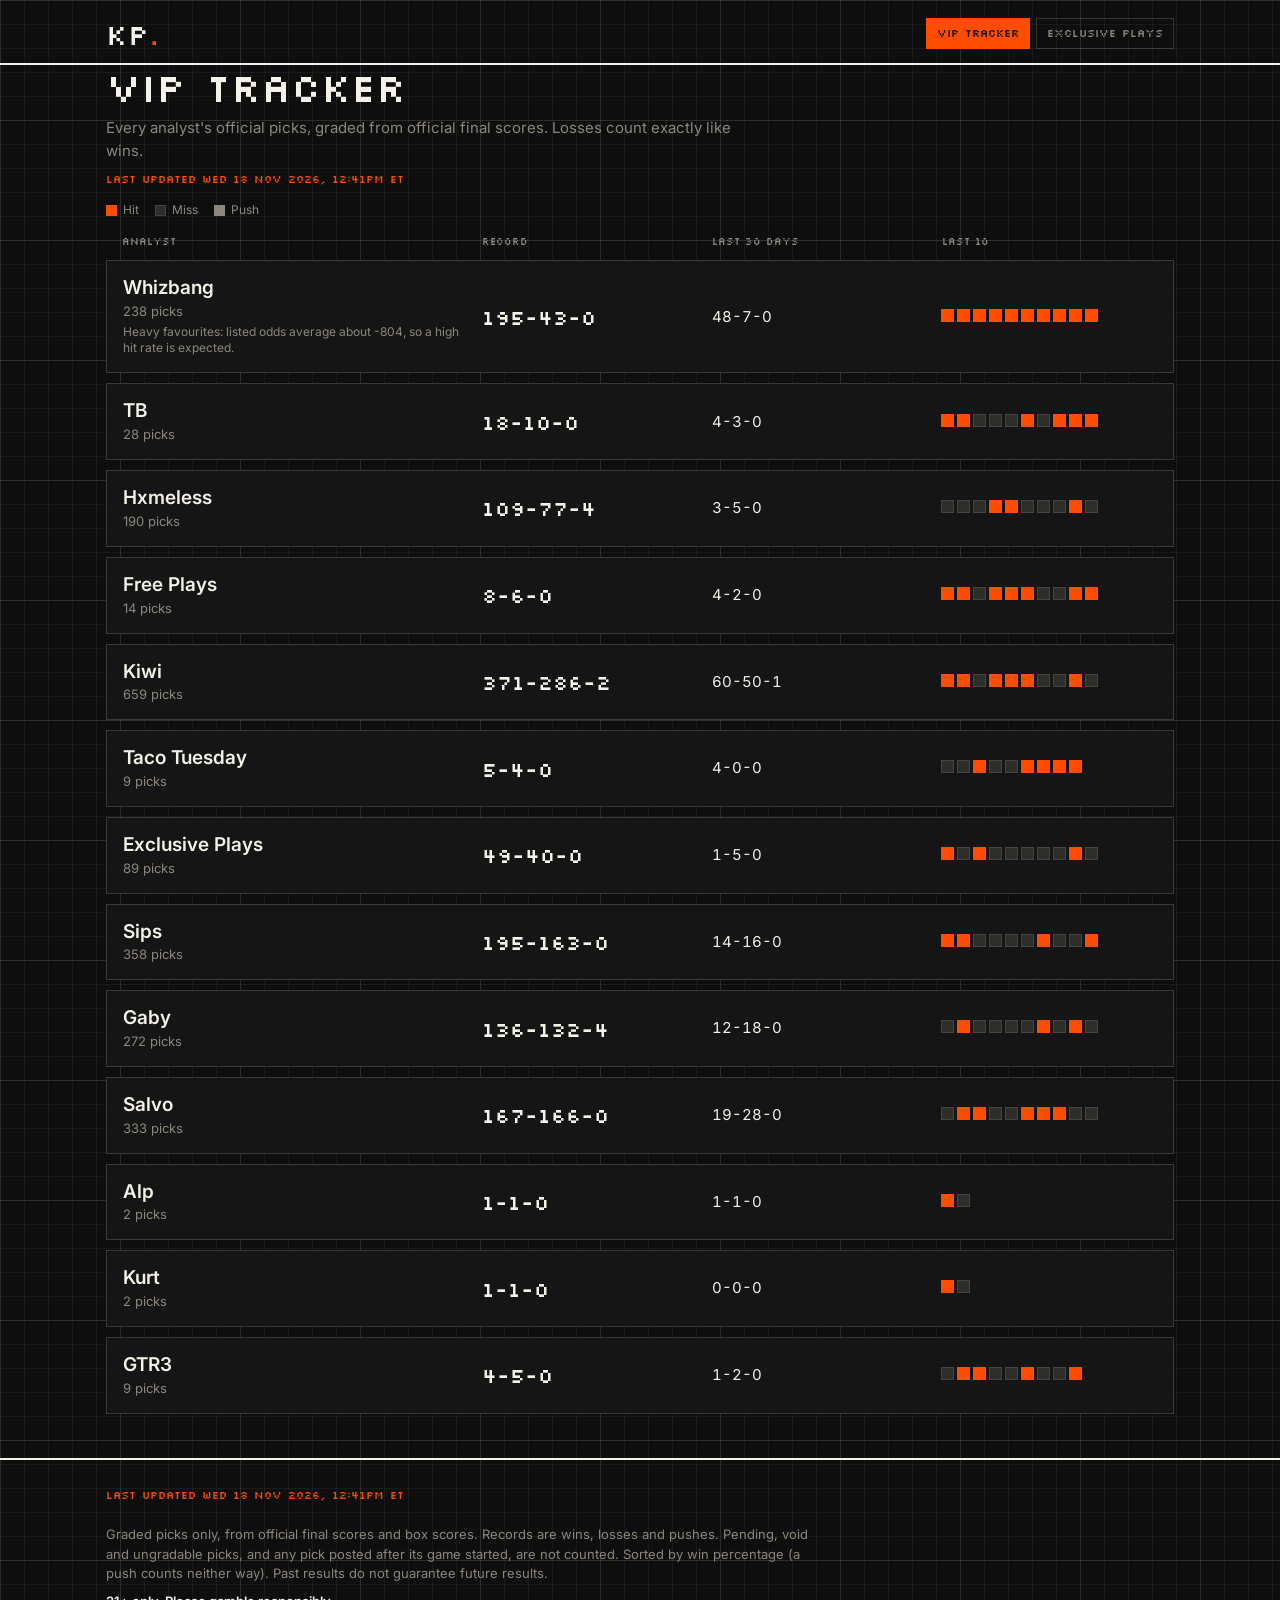
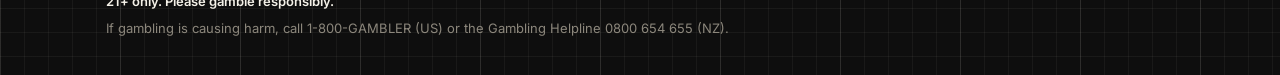
==== commit 297afe7e: "VIP Tracker update 2026-11-19" ====
--- a/index.html
+++ b/index.html
@@ -28,23 +28,27 @@
 <main class="wrap">
 <h1>VIP Tracker</h1>
 <p class="lede">Every analyst's official picks, graded from official final scores. Losses count exactly like wins.</p>
-<p class="upd">Last updated Tue 17 Nov 2026, 4:37PM ET</p>
+<p class="upd">Last updated Wed 18 Nov 2026, 12:41PM ET</p>
 <div class="key"><span><i style="background:var(--accent)"></i>Hit</span><span><i style="background:var(--miss);box-shadow:inset 0 0 0 1px rgba(244,241,232,.12)"></i>Miss</span><span><i style="background:var(--push)"></i>Push</span></div>
 <div class="board">
 <div class="thead"><div>Analyst</div><div>Record</div><div>Last 30 days</div><div>Last 10</div></div>
 <div class="card"><div class="nm">Whizbang<small>238 picks</small><span class="note">Heavy favourites: listed odds average about -804, so a high hit rate is expected.</span></div><div class="rec"><span class="lb">Record</span>195-43-0</div><div class="l30"><span class="lb">Last 30 days</span><span class="v">48-7-0</span></div><div class="l10"><span class="lb">Last 10</span><span class="form" title="last 10, newest on the right"><i class="W"></i><i class="W"></i><i class="W"></i><i class="W"></i><i class="W"></i><i class="W"></i><i class="W"></i><i class="W"></i><i class="W"></i><i class="W"></i></span></div></div>
 <div class="card"><div class="nm">TB<small>28 picks</small></div><div class="rec"><span class="lb">Record</span>18-10-0</div><div class="l30"><span class="lb">Last 30 days</span><span class="v">4-3-0</span></div><div class="l10"><span class="lb">Last 10</span><span class="form" title="last 10, newest on the right"><i class="W"></i><i class="W"></i><i class="L"></i><i class="L"></i><i class="L"></i><i class="W"></i><i class="L"></i><i class="W"></i><i class="W"></i><i class="W"></i></span></div></div>
-<div class="card"><div class="nm">Hxmeless<small>189 picks</small></div><div class="rec"><span class="lb">Record</span>109-76-4</div><div class="l30"><span class="lb">Last 30 days</span><span class="v">3-4-0</span></div><div class="l10"><span class="lb">Last 10</span><span class="form" title="last 10, newest on the right"><i class="W"></i><i class="L"></i><i class="L"></i><i class="L"></i><i class="W"></i><i class="W"></i><i class="L"></i><i class="L"></i><i class="L"></i><i class="W"></i></span></div></div>
-<div class="card"><div class="nm">Kiwi<small>299 picks</small></div><div class="rec"><span class="lb">Record</span>165-133-1</div><div class="l30"><span class="lb">Last 30 days</span><span class="v">62-50-1</span></div><div class="l10"><span class="lb">Last 10</span><span class="form" title="last 10, newest on the right"><i class="W"></i><i class="W"></i><i class="L"></i><i class="W"></i><i class="W"></i><i class="W"></i><i class="W"></i><i class="L"></i><i class="W"></i><i class="W"></i></span></div></div>
+<div class="card"><div class="nm">Hxmeless<small>190 picks</small></div><div class="rec"><span class="lb">Record</span>109-77-4</div><div class="l30"><span class="lb">Last 30 days</span><span class="v">3-5-0</span></div><div class="l10"><span class="lb">Last 10</span><span class="form" title="last 10, newest on the right"><i class="L"></i><i class="L"></i><i class="L"></i><i class="W"></i><i class="W"></i><i class="L"></i><i class="L"></i><i class="L"></i><i class="W"></i><i class="L"></i></span></div></div>
+<div class="card"><div class="nm">Free Plays<small>14 picks</small></div><div class="rec"><span class="lb">Record</span>8-6-0</div><div class="l30"><span class="lb">Last 30 days</span><span class="v">4-2-0</span></div><div class="l10"><span class="lb">Last 10</span><span class="form" title="last 10, newest on the right"><i class="W"></i><i class="W"></i><i class="L"></i><i class="W"></i><i class="W"></i><i class="W"></i><i class="L"></i><i class="L"></i><i class="W"></i><i class="W"></i></span></div></div>
+<div class="card"><div class="nm">Kiwi<small>659 picks</small></div><div class="rec"><span class="lb">Record</span>371-286-2</div><div class="l30"><span class="lb">Last 30 days</span><span class="v">60-50-1</span></div><div class="l10"><span class="lb">Last 10</span><span class="form" title="last 10, newest on the right"><i class="W"></i><i class="W"></i><i class="L"></i><i class="W"></i><i class="W"></i><i class="W"></i><i class="L"></i><i class="L"></i><i class="W"></i><i class="L"></i></span></div></div>
+<div class="card"><div class="nm">Taco Tuesday<small>9 picks</small></div><div class="rec"><span class="lb">Record</span>5-4-0</div><div class="l30"><span class="lb">Last 30 days</span><span class="v">4-0-0</span></div><div class="l10"><span class="lb">Last 10</span><span class="form" title="last 10, newest on the right"><i class="L"></i><i class="L"></i><i class="W"></i><i class="L"></i><i class="L"></i><i class="W"></i><i class="W"></i><i class="W"></i><i class="W"></i></span></div></div>
+<div class="card"><div class="nm">Exclusive Plays<small>89 picks</small></div><div class="rec"><span class="lb">Record</span>49-40-0</div><div class="l30"><span class="lb">Last 30 days</span><span class="v">1-5-0</span></div><div class="l10"><span class="lb">Last 10</span><span class="form" title="last 10, newest on the right"><i class="W"></i><i class="L"></i><i class="W"></i><i class="L"></i><i class="L"></i><i class="L"></i><i class="L"></i><i class="L"></i><i class="W"></i><i class="L"></i></span></div></div>
 <div class="card"><div class="nm">Sips<small>358 picks</small></div><div class="rec"><span class="lb">Record</span>195-163-0</div><div class="l30"><span class="lb">Last 30 days</span><span class="v">14-16-0</span></div><div class="l10"><span class="lb">Last 10</span><span class="form" title="last 10, newest on the right"><i class="W"></i><i class="W"></i><i class="L"></i><i class="L"></i><i class="L"></i><i class="L"></i><i class="W"></i><i class="L"></i><i class="L"></i><i class="W"></i></span></div></div>
-<div class="card"><div class="nm">Gaby<small>271 picks</small></div><div class="rec"><span class="lb">Record</span>136-131-4</div><div class="l30"><span class="lb">Last 30 days</span><span class="v">12-18-0</span></div><div class="l10"><span class="lb">Last 10</span><span class="form" title="last 10, newest on the right"><i class="L"></i><i class="L"></i><i class="W"></i><i class="L"></i><i class="L"></i><i class="L"></i><i class="L"></i><i class="W"></i><i class="L"></i><i class="W"></i></span></div></div>
-<div class="card"><div class="nm">Salvo<small>330 picks</small></div><div class="rec"><span class="lb">Record</span>166-164-0</div><div class="l30"><span class="lb">Last 30 days</span><span class="v">18-26-0</span></div><div class="l10"><span class="lb">Last 10</span><span class="form" title="last 10, newest on the right"><i class="L"></i><i class="W"></i><i class="L"></i><i class="L"></i><i class="W"></i><i class="W"></i><i class="L"></i><i class="L"></i><i class="W"></i><i class="W"></i></span></div></div>
-<div class="card"><div class="nm">Exclusive Plays<small>47 picks</small></div><div class="rec"><span class="lb">Record</span>22-25-0</div><div class="l30"><span class="lb">Last 30 days</span><span class="v">1-5-0</span></div><div class="l10"><span class="lb">Last 10</span><span class="form" title="last 10, newest on the right"><i class="W"></i><i class="L"></i><i class="W"></i><i class="L"></i><i class="L"></i><i class="L"></i><i class="L"></i><i class="L"></i><i class="W"></i><i class="L"></i></span></div></div>
+<div class="card"><div class="nm">Gaby<small>272 picks</small></div><div class="rec"><span class="lb">Record</span>136-132-4</div><div class="l30"><span class="lb">Last 30 days</span><span class="v">12-18-0</span></div><div class="l10"><span class="lb">Last 10</span><span class="form" title="last 10, newest on the right"><i class="L"></i><i class="W"></i><i class="L"></i><i class="L"></i><i class="L"></i><i class="L"></i><i class="W"></i><i class="L"></i><i class="W"></i><i class="L"></i></span></div></div>
+<div class="card"><div class="nm">Salvo<small>333 picks</small></div><div class="rec"><span class="lb">Record</span>167-166-0</div><div class="l30"><span class="lb">Last 30 days</span><span class="v">19-28-0</span></div><div class="l10"><span class="lb">Last 10</span><span class="form" title="last 10, newest on the right"><i class="L"></i><i class="W"></i><i class="W"></i><i class="L"></i><i class="L"></i><i class="W"></i><i class="W"></i><i class="W"></i><i class="L"></i><i class="L"></i></span></div></div>
+<div class="card"><div class="nm">Alp<small>2 picks</small></div><div class="rec"><span class="lb">Record</span>1-1-0</div><div class="l30"><span class="lb">Last 30 days</span><span class="v">1-1-0</span></div><div class="l10"><span class="lb">Last 10</span><span class="form" title="last 10, newest on the right"><i class="W"></i><i class="L"></i></span></div></div>
+<div class="card"><div class="nm">Kurt<small>2 picks</small></div><div class="rec"><span class="lb">Record</span>1-1-0</div><div class="l30"><span class="lb">Last 30 days</span><span class="v">0-0-0</span></div><div class="l10"><span class="lb">Last 10</span><span class="form" title="last 10, newest on the right"><i class="W"></i><i class="L"></i></span></div></div>
 <div class="card"><div class="nm">GTR3<small>9 picks</small></div><div class="rec"><span class="lb">Record</span>4-5-0</div><div class="l30"><span class="lb">Last 30 days</span><span class="v">1-2-0</span></div><div class="l10"><span class="lb">Last 10</span><span class="form" title="last 10, newest on the right"><i class="L"></i><i class="W"></i><i class="W"></i><i class="L"></i><i class="L"></i><i class="W"></i><i class="L"></i><i class="L"></i><i class="W"></i></span></div></div>
 </div>
 </main>
 <footer><div class="wrap">
-<p class="upd">Last updated Tue 17 Nov 2026, 4:37PM ET</p>
+<p class="upd">Last updated Wed 18 Nov 2026, 12:41PM ET</p>
 <p>Graded picks only, from official final scores and box scores. Records are wins, losses and pushes. Pending, void and ungradable picks, and any pick posted after its game started, are not counted. Sorted by win percentage (a push counts neither way). Past results do not guarantee future results.</p>
 <p class="rg">21+ only. Please gamble responsibly.</p>
 <p>If gambling is causing harm, call 1-800-GAMBLER (US) or the Gambling Helpline 0800 654 655 (NZ).</p>
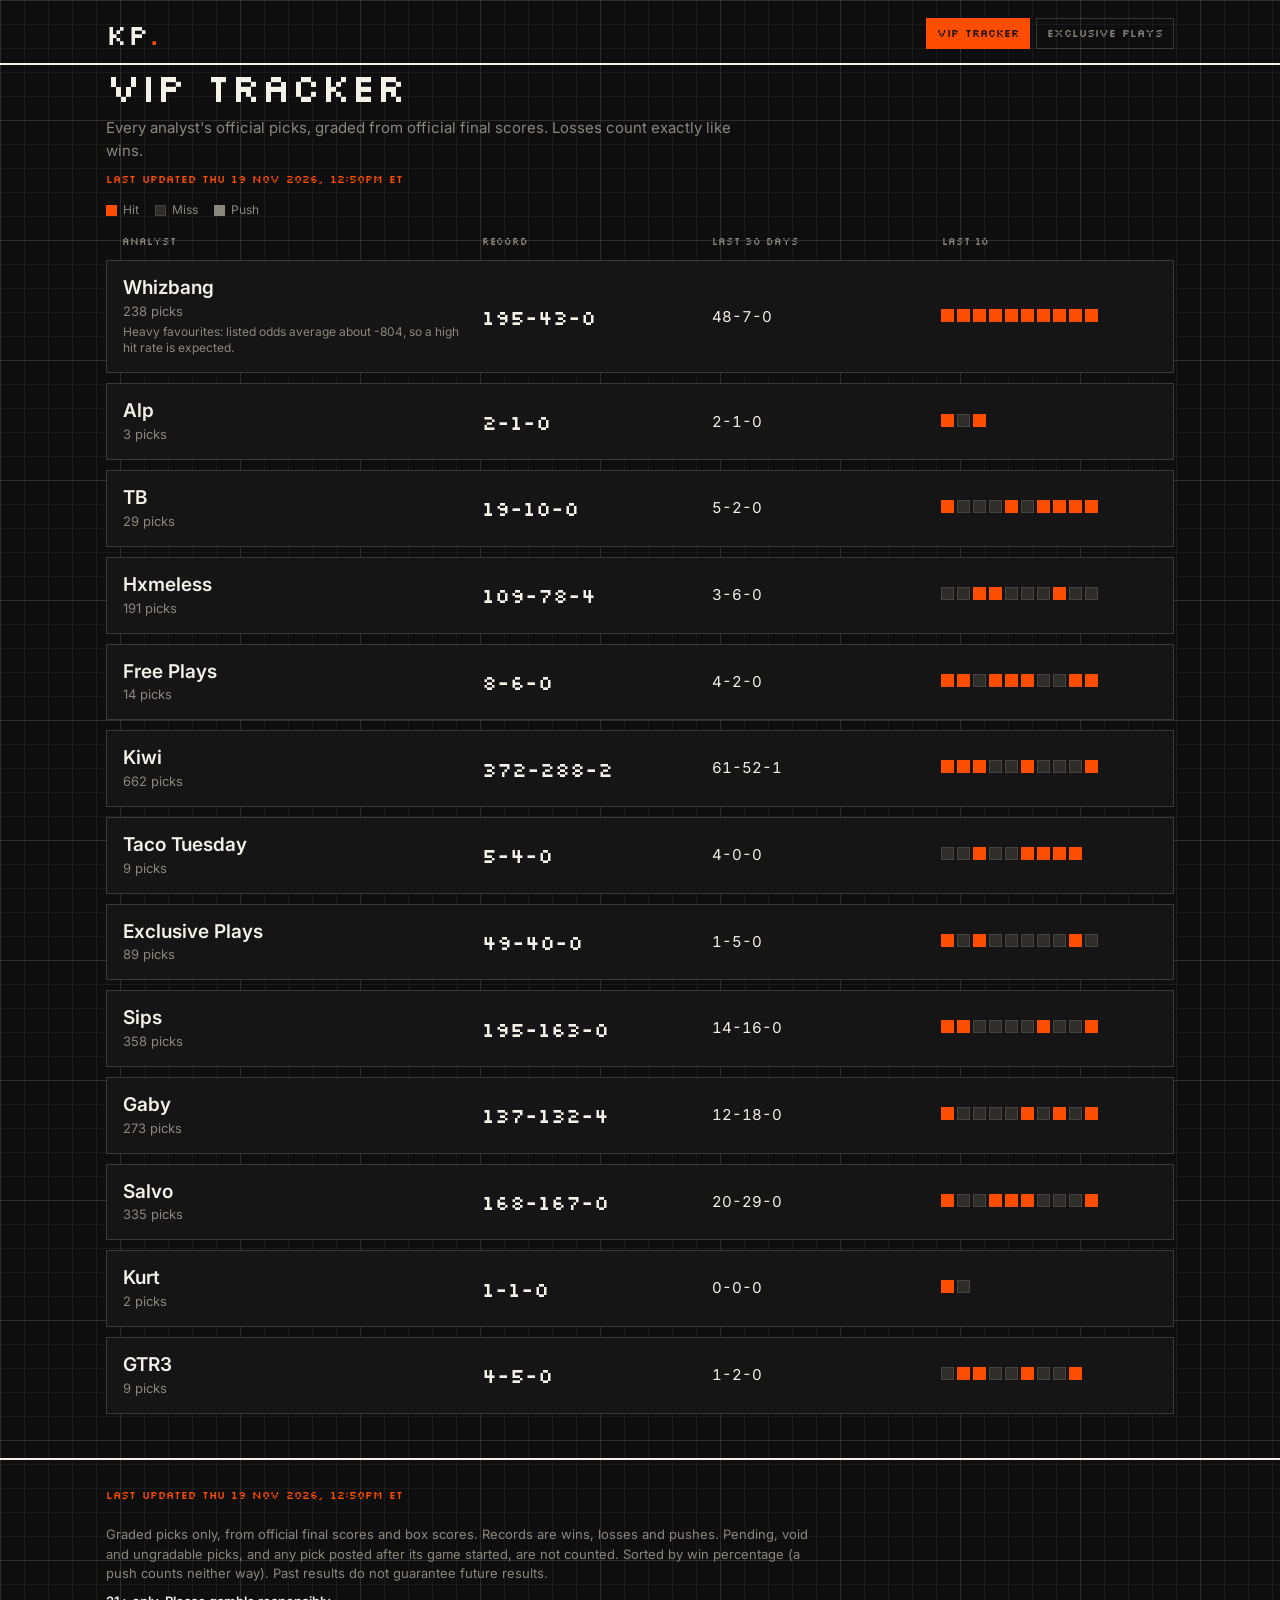
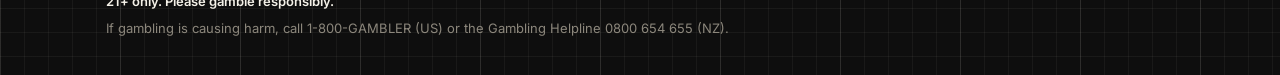
==== commit 0c638c29: "VIP Tracker update 2026-11-20" ====
--- a/index.html
+++ b/index.html
@@ -28,27 +28,27 @@
 <main class="wrap">
 <h1>VIP Tracker</h1>
 <p class="lede">Every analyst's official picks, graded from official final scores. Losses count exactly like wins.</p>
-<p class="upd">Last updated Wed 18 Nov 2026, 12:41PM ET</p>
+<p class="upd">Last updated Thu 19 Nov 2026, 12:50PM ET</p>
 <div class="key"><span><i style="background:var(--accent)"></i>Hit</span><span><i style="background:var(--miss);box-shadow:inset 0 0 0 1px rgba(244,241,232,.12)"></i>Miss</span><span><i style="background:var(--push)"></i>Push</span></div>
 <div class="board">
 <div class="thead"><div>Analyst</div><div>Record</div><div>Last 30 days</div><div>Last 10</div></div>
 <div class="card"><div class="nm">Whizbang<small>238 picks</small><span class="note">Heavy favourites: listed odds average about -804, so a high hit rate is expected.</span></div><div class="rec"><span class="lb">Record</span>195-43-0</div><div class="l30"><span class="lb">Last 30 days</span><span class="v">48-7-0</span></div><div class="l10"><span class="lb">Last 10</span><span class="form" title="last 10, newest on the right"><i class="W"></i><i class="W"></i><i class="W"></i><i class="W"></i><i class="W"></i><i class="W"></i><i class="W"></i><i class="W"></i><i class="W"></i><i class="W"></i></span></div></div>
-<div class="card"><div class="nm">TB<small>28 picks</small></div><div class="rec"><span class="lb">Record</span>18-10-0</div><div class="l30"><span class="lb">Last 30 days</span><span class="v">4-3-0</span></div><div class="l10"><span class="lb">Last 10</span><span class="form" title="last 10, newest on the right"><i class="W"></i><i class="W"></i><i class="L"></i><i class="L"></i><i class="L"></i><i class="W"></i><i class="L"></i><i class="W"></i><i class="W"></i><i class="W"></i></span></div></div>
-<div class="card"><div class="nm">Hxmeless<small>190 picks</small></div><div class="rec"><span class="lb">Record</span>109-77-4</div><div class="l30"><span class="lb">Last 30 days</span><span class="v">3-5-0</span></div><div class="l10"><span class="lb">Last 10</span><span class="form" title="last 10, newest on the right"><i class="L"></i><i class="L"></i><i class="L"></i><i class="W"></i><i class="W"></i><i class="L"></i><i class="L"></i><i class="L"></i><i class="W"></i><i class="L"></i></span></div></div>
+<div class="card"><div class="nm">Alp<small>3 picks</small></div><div class="rec"><span class="lb">Record</span>2-1-0</div><div class="l30"><span class="lb">Last 30 days</span><span class="v">2-1-0</span></div><div class="l10"><span class="lb">Last 10</span><span class="form" title="last 10, newest on the right"><i class="W"></i><i class="L"></i><i class="W"></i></span></div></div>
+<div class="card"><div class="nm">TB<small>29 picks</small></div><div class="rec"><span class="lb">Record</span>19-10-0</div><div class="l30"><span class="lb">Last 30 days</span><span class="v">5-2-0</span></div><div class="l10"><span class="lb">Last 10</span><span class="form" title="last 10, newest on the right"><i class="W"></i><i class="L"></i><i class="L"></i><i class="L"></i><i class="W"></i><i class="L"></i><i class="W"></i><i class="W"></i><i class="W"></i><i class="W"></i></span></div></div>
+<div class="card"><div class="nm">Hxmeless<small>191 picks</small></div><div class="rec"><span class="lb">Record</span>109-78-4</div><div class="l30"><span class="lb">Last 30 days</span><span class="v">3-6-0</span></div><div class="l10"><span class="lb">Last 10</span><span class="form" title="last 10, newest on the right"><i class="L"></i><i class="L"></i><i class="W"></i><i class="W"></i><i class="L"></i><i class="L"></i><i class="L"></i><i class="W"></i><i class="L"></i><i class="L"></i></span></div></div>
 <div class="card"><div class="nm">Free Plays<small>14 picks</small></div><div class="rec"><span class="lb">Record</span>8-6-0</div><div class="l30"><span class="lb">Last 30 days</span><span class="v">4-2-0</span></div><div class="l10"><span class="lb">Last 10</span><span class="form" title="last 10, newest on the right"><i class="W"></i><i class="W"></i><i class="L"></i><i class="W"></i><i class="W"></i><i class="W"></i><i class="L"></i><i class="L"></i><i class="W"></i><i class="W"></i></span></div></div>
-<div class="card"><div class="nm">Kiwi<small>659 picks</small></div><div class="rec"><span class="lb">Record</span>371-286-2</div><div class="l30"><span class="lb">Last 30 days</span><span class="v">60-50-1</span></div><div class="l10"><span class="lb">Last 10</span><span class="form" title="last 10, newest on the right"><i class="W"></i><i class="W"></i><i class="L"></i><i class="W"></i><i class="W"></i><i class="W"></i><i class="L"></i><i class="L"></i><i class="W"></i><i class="L"></i></span></div></div>
+<div class="card"><div class="nm">Kiwi<small>662 picks</small></div><div class="rec"><span class="lb">Record</span>372-288-2</div><div class="l30"><span class="lb">Last 30 days</span><span class="v">61-52-1</span></div><div class="l10"><span class="lb">Last 10</span><span class="form" title="last 10, newest on the right"><i class="W"></i><i class="W"></i><i class="W"></i><i class="L"></i><i class="L"></i><i class="W"></i><i class="L"></i><i class="L"></i><i class="L"></i><i class="W"></i></span></div></div>
 <div class="card"><div class="nm">Taco Tuesday<small>9 picks</small></div><div class="rec"><span class="lb">Record</span>5-4-0</div><div class="l30"><span class="lb">Last 30 days</span><span class="v">4-0-0</span></div><div class="l10"><span class="lb">Last 10</span><span class="form" title="last 10, newest on the right"><i class="L"></i><i class="L"></i><i class="W"></i><i class="L"></i><i class="L"></i><i class="W"></i><i class="W"></i><i class="W"></i><i class="W"></i></span></div></div>
 <div class="card"><div class="nm">Exclusive Plays<small>89 picks</small></div><div class="rec"><span class="lb">Record</span>49-40-0</div><div class="l30"><span class="lb">Last 30 days</span><span class="v">1-5-0</span></div><div class="l10"><span class="lb">Last 10</span><span class="form" title="last 10, newest on the right"><i class="W"></i><i class="L"></i><i class="W"></i><i class="L"></i><i class="L"></i><i class="L"></i><i class="L"></i><i class="L"></i><i class="W"></i><i class="L"></i></span></div></div>
 <div class="card"><div class="nm">Sips<small>358 picks</small></div><div class="rec"><span class="lb">Record</span>195-163-0</div><div class="l30"><span class="lb">Last 30 days</span><span class="v">14-16-0</span></div><div class="l10"><span class="lb">Last 10</span><span class="form" title="last 10, newest on the right"><i class="W"></i><i class="W"></i><i class="L"></i><i class="L"></i><i class="L"></i><i class="L"></i><i class="W"></i><i class="L"></i><i class="L"></i><i class="W"></i></span></div></div>
-<div class="card"><div class="nm">Gaby<small>272 picks</small></div><div class="rec"><span class="lb">Record</span>136-132-4</div><div class="l30"><span class="lb">Last 30 days</span><span class="v">12-18-0</span></div><div class="l10"><span class="lb">Last 10</span><span class="form" title="last 10, newest on the right"><i class="L"></i><i class="W"></i><i class="L"></i><i class="L"></i><i class="L"></i><i class="L"></i><i class="W"></i><i class="L"></i><i class="W"></i><i class="L"></i></span></div></div>
-<div class="card"><div class="nm">Salvo<small>333 picks</small></div><div class="rec"><span class="lb">Record</span>167-166-0</div><div class="l30"><span class="lb">Last 30 days</span><span class="v">19-28-0</span></div><div class="l10"><span class="lb">Last 10</span><span class="form" title="last 10, newest on the right"><i class="L"></i><i class="W"></i><i class="W"></i><i class="L"></i><i class="L"></i><i class="W"></i><i class="W"></i><i class="W"></i><i class="L"></i><i class="L"></i></span></div></div>
-<div class="card"><div class="nm">Alp<small>2 picks</small></div><div class="rec"><span class="lb">Record</span>1-1-0</div><div class="l30"><span class="lb">Last 30 days</span><span class="v">1-1-0</span></div><div class="l10"><span class="lb">Last 10</span><span class="form" title="last 10, newest on the right"><i class="W"></i><i class="L"></i></span></div></div>
+<div class="card"><div class="nm">Gaby<small>273 picks</small></div><div class="rec"><span class="lb">Record</span>137-132-4</div><div class="l30"><span class="lb">Last 30 days</span><span class="v">12-18-0</span></div><div class="l10"><span class="lb">Last 10</span><span class="form" title="last 10, newest on the right"><i class="W"></i><i class="L"></i><i class="L"></i><i class="L"></i><i class="L"></i><i class="W"></i><i class="L"></i><i class="W"></i><i class="L"></i><i class="W"></i></span></div></div>
+<div class="card"><div class="nm">Salvo<small>335 picks</small></div><div class="rec"><span class="lb">Record</span>168-167-0</div><div class="l30"><span class="lb">Last 30 days</span><span class="v">20-29-0</span></div><div class="l10"><span class="lb">Last 10</span><span class="form" title="last 10, newest on the right"><i class="W"></i><i class="L"></i><i class="L"></i><i class="W"></i><i class="W"></i><i class="W"></i><i class="L"></i><i class="L"></i><i class="L"></i><i class="W"></i></span></div></div>
 <div class="card"><div class="nm">Kurt<small>2 picks</small></div><div class="rec"><span class="lb">Record</span>1-1-0</div><div class="l30"><span class="lb">Last 30 days</span><span class="v">0-0-0</span></div><div class="l10"><span class="lb">Last 10</span><span class="form" title="last 10, newest on the right"><i class="W"></i><i class="L"></i></span></div></div>
 <div class="card"><div class="nm">GTR3<small>9 picks</small></div><div class="rec"><span class="lb">Record</span>4-5-0</div><div class="l30"><span class="lb">Last 30 days</span><span class="v">1-2-0</span></div><div class="l10"><span class="lb">Last 10</span><span class="form" title="last 10, newest on the right"><i class="L"></i><i class="W"></i><i class="W"></i><i class="L"></i><i class="L"></i><i class="W"></i><i class="L"></i><i class="L"></i><i class="W"></i></span></div></div>
 </div>
 </main>
 <footer><div class="wrap">
-<p class="upd">Last updated Wed 18 Nov 2026, 12:41PM ET</p>
+<p class="upd">Last updated Thu 19 Nov 2026, 12:50PM ET</p>
 <p>Graded picks only, from official final scores and box scores. Records are wins, losses and pushes. Pending, void and ungradable picks, and any pick posted after its game started, are not counted. Sorted by win percentage (a push counts neither way). Past results do not guarantee future results.</p>
 <p class="rg">21+ only. Please gamble responsibly.</p>
 <p>If gambling is causing harm, call 1-800-GAMBLER (US) or the Gambling Helpline 0800 654 655 (NZ).</p>
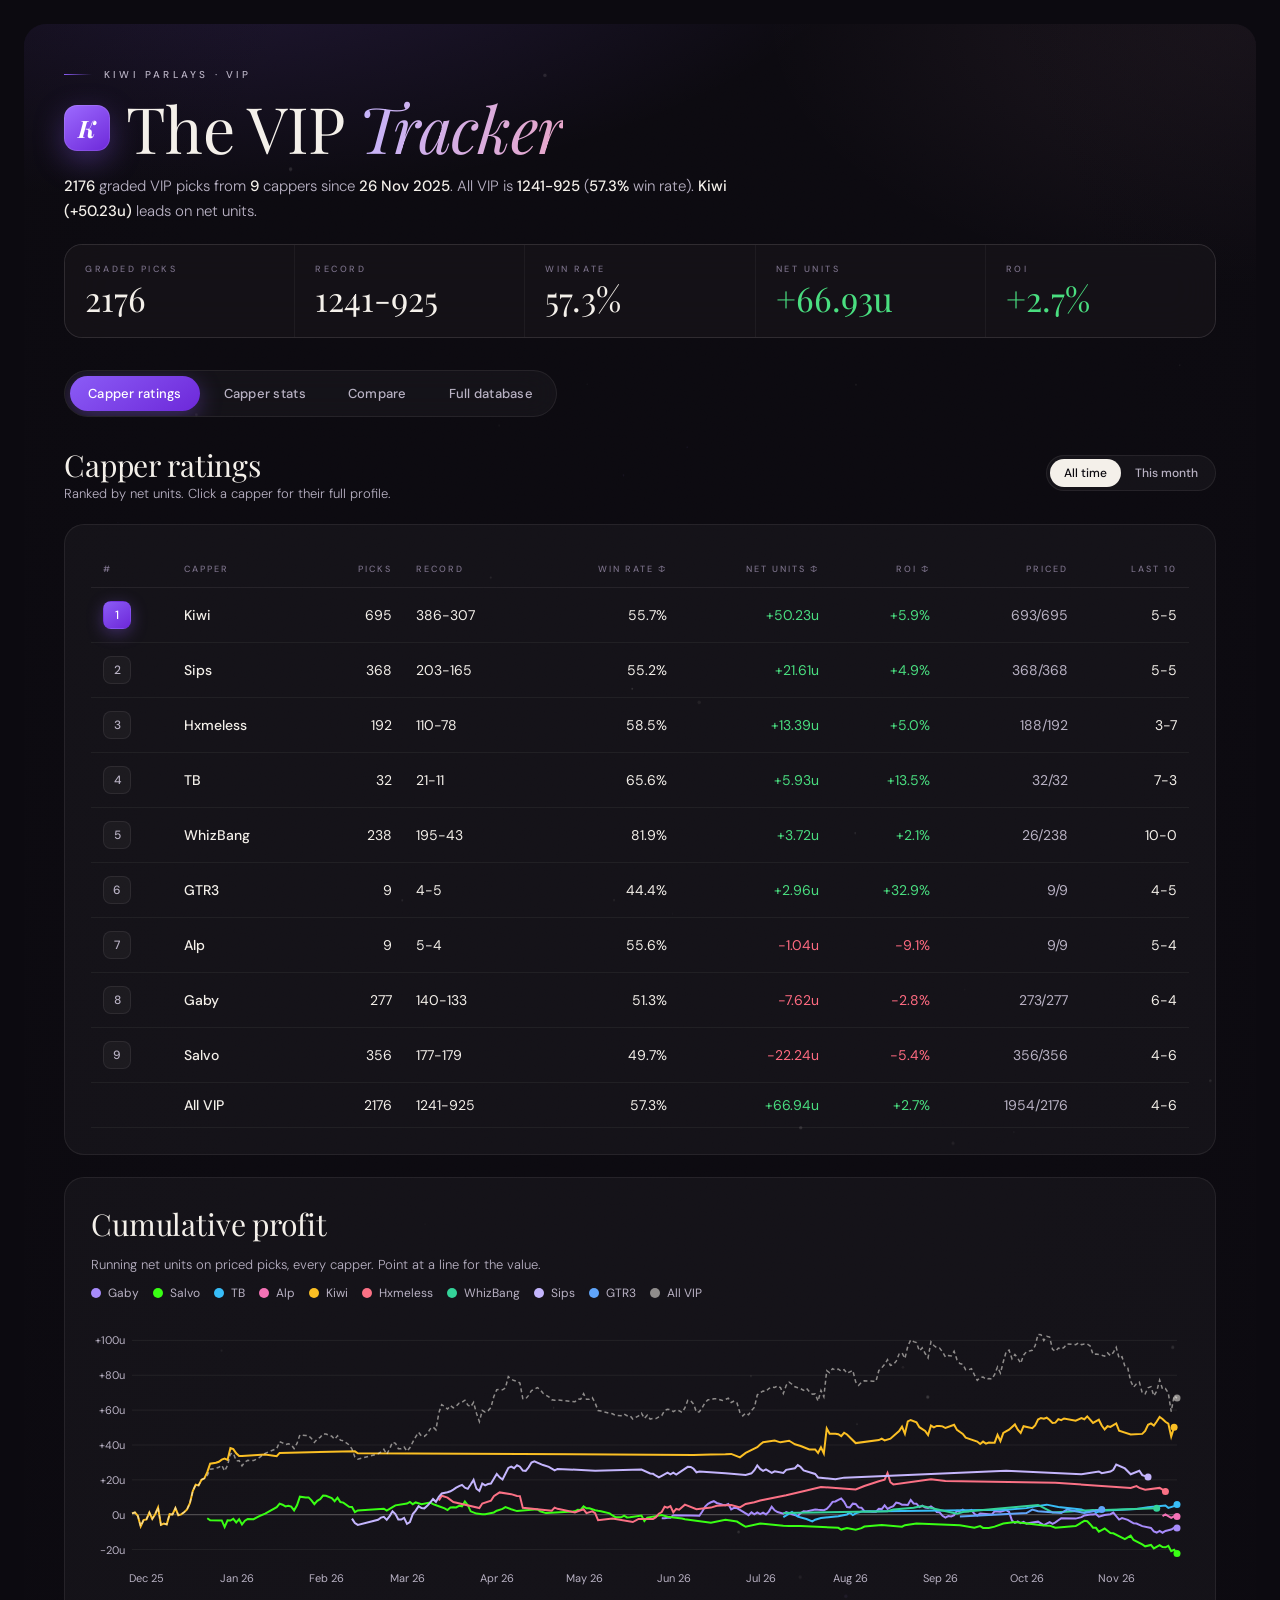
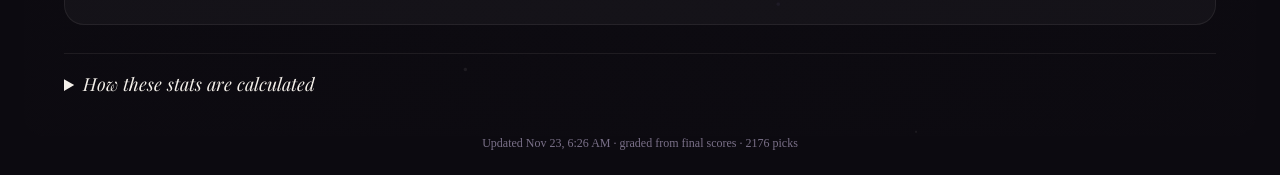
==== commit 8a3081fc: "VIP Tracker update 2026-11-23T06:26+00:00" ====
--- a/index.html
+++ b/index.html
@@ -1,56 +1,765 @@
 <!doctype html>
-<html lang="en"><head><meta charset="utf-8">
-<meta name="viewport" content="width=device-width,initial-scale=1">
+<html lang="en"><head>
+<meta charset="utf-8"><meta name="viewport" content="width=device-width,initial-scale=1">
 <title>KP VIP Tracker</title>
-<meta name="description" content="Every Kiwi Parlays analyst&#x27;s record, graded nightly from official final scores. Wins and losses count alike.">
-<meta name="theme-color" content="#0e0e0e">
-<link rel="canonical" href="https://kiwiparlays.github.io/kp-tracker/">
-<meta property="og:type" content="website">
-<meta property="og:site_name" content="Kiwi Parlays">
-<meta property="og:title" content="KP VIP Tracker">
-<meta property="og:description" content="Every Kiwi Parlays analyst&#x27;s record, graded nightly from official final scores. Wins and losses count alike.">
-<meta property="og:url" content="https://kiwiparlays.github.io/kp-tracker/">
-<meta property="og:image" content="https://kiwiparlays.github.io/kp-tracker/og.png">
-<meta property="og:image:width" content="1200">
-<meta property="og:image:height" content="630">
-<meta property="og:image:alt" content="KP. logo">
-<meta name="twitter:card" content="summary_large_image">
-<meta name="twitter:title" content="KP VIP Tracker">
-<meta name="twitter:description" content="Every Kiwi Parlays analyst&#x27;s record, graded nightly from official final scores. Wins and losses count alike.">
-<meta name="twitter:image" content="https://kiwiparlays.github.io/kp-tracker/og.png">
+<meta name="description" content="Every Kiwi Parlays VIP pick, graded from the final score. Real records, real units.">
+<meta property="og:title" content="Kiwi Parlays VIP Tracker"><meta property="og:description" content="Every VIP pick, graded from the final score. Real records, real units.">
+<meta property="og:image" content="og.png"><meta name="twitter:card" content="summary_large_image">
 <link rel="icon" href="logo.png">
-<link rel="apple-touch-icon" href="logo.png">
-<link rel="preconnect" href="https://fonts.googleapis.com"><link rel="preconnect" href="https://fonts.gstatic.com" crossorigin>
-<link href="https://fonts.googleapis.com/css2?family=Inter:wght@400;600&family=Silkscreen&display=swap" rel="stylesheet">
-<link rel="stylesheet" href="style.css">
+<style>[hidden]{display:none!important}html,body{margin:0;background:#0c0a10;color:#f4f0ea}body{padding:12px}@media(min-width:900px){body{padding:24px}}
+.kp .dash-select{appearance:auto;padding:8px 10px;border:1px solid rgba(244,240,234,.14);font:inherit}
+.dash-skeleton{min-height:80px;border-radius:14px;background:rgba(244,240,234,.04);animation:sk 1.4s ease-in-out infinite}@keyframes sk{50%{opacity:.5}}
+.kp-upd{position:relative;z-index:1;color:#7a7088;font-size:12px;text-align:center;margin:0}</style>
+<script src="d3.min.js"></script>
+<script>
+window.dash=(()=>{const C={},D={},R={},M=new WeakMap();let ready=false;
+const run=(id)=>{const r=R[id];if(!r||!ready)return;document.querySelectorAll('[data-draw="'+id+'"]').forEach((el)=>{try{if(typeof r==='function')r(el);else{if(!M.has(el))M.set(el,r.mount?r.mount(el):null);r.update&&r.update(el,M.get(el));}}catch(e){console.error('draw '+id,e);}});};
+return{calc(n,o){C[n]=o;},data(n){return D[n]||{status:'loading',data:[]};},
+draw(id,fn){if(fn)R[id]=fn;run(id);},setLink(id){try{history.replaceState(null,'','#'+id);}catch(e){}},
+async boot(url){try{const j=await(await fetch(url,{cache:'no-store'})).json();D.picks={status:'ok',data:j.rows};
+for(const[n,o]of Object.entries(C)){try{D[n]={status:'ok',data:o.fn(...o.inputs.map((i)=>D[i].data))};}catch(e){console.error(n,e);D[n]={status:'error',data:[]};}}
+const u=document.getElementById('kp-upd');if(u&&j.updated)u.textContent='Updated '+new Date(j.updated).toLocaleString(undefined,{day:'numeric',month:'short',hour:'numeric',minute:'2-digit'})+' · graded from final scores · '+j.rows.length+' picks';
+}catch(e){console.error(e);Object.keys(C).forEach((n)=>{D[n]={status:'error',data:[]};});}
+ready=true;Object.keys(R).forEach(run);}};})();
+</script>
 </head><body>
-<header><div class="wrap"><a class="logo" href="./" style="color:inherit;text-decoration:none">KP<b>.</b></a><nav class="tabs" aria-label="Pages"><a href="./" aria-current="page">VIP Tracker</a><a href="exclusive/">Exclusive Plays</a></nav></div></header>
-<main class="wrap">
-<h1>VIP Tracker</h1>
-<p class="lede">Every analyst's official picks, graded from official final scores. Losses count exactly like wins.</p>
-<p class="upd">Last updated Thu 19 Nov 2026, 12:50PM ET</p>
-<div class="key"><span><i style="background:var(--accent)"></i>Hit</span><span><i style="background:var(--miss);box-shadow:inset 0 0 0 1px rgba(244,241,232,.12)"></i>Miss</span><span><i style="background:var(--push)"></i>Push</span></div>
-<div class="board">
-<div class="thead"><div>Analyst</div><div>Record</div><div>Last 30 days</div><div>Last 10</div></div>
-<div class="card"><div class="nm">Whizbang<small>238 picks</small><span class="note">Heavy favourites: listed odds average about -804, so a high hit rate is expected.</span></div><div class="rec"><span class="lb">Record</span>195-43-0</div><div class="l30"><span class="lb">Last 30 days</span><span class="v">48-7-0</span></div><div class="l10"><span class="lb">Last 10</span><span class="form" title="last 10, newest on the right"><i class="W"></i><i class="W"></i><i class="W"></i><i class="W"></i><i class="W"></i><i class="W"></i><i class="W"></i><i class="W"></i><i class="W"></i><i class="W"></i></span></div></div>
-<div class="card"><div class="nm">Alp<small>3 picks</small></div><div class="rec"><span class="lb">Record</span>2-1-0</div><div class="l30"><span class="lb">Last 30 days</span><span class="v">2-1-0</span></div><div class="l10"><span class="lb">Last 10</span><span class="form" title="last 10, newest on the right"><i class="W"></i><i class="L"></i><i class="W"></i></span></div></div>
-<div class="card"><div class="nm">TB<small>29 picks</small></div><div class="rec"><span class="lb">Record</span>19-10-0</div><div class="l30"><span class="lb">Last 30 days</span><span class="v">5-2-0</span></div><div class="l10"><span class="lb">Last 10</span><span class="form" title="last 10, newest on the right"><i class="W"></i><i class="L"></i><i class="L"></i><i class="L"></i><i class="W"></i><i class="L"></i><i class="W"></i><i class="W"></i><i class="W"></i><i class="W"></i></span></div></div>
-<div class="card"><div class="nm">Hxmeless<small>191 picks</small></div><div class="rec"><span class="lb">Record</span>109-78-4</div><div class="l30"><span class="lb">Last 30 days</span><span class="v">3-6-0</span></div><div class="l10"><span class="lb">Last 10</span><span class="form" title="last 10, newest on the right"><i class="L"></i><i class="L"></i><i class="W"></i><i class="W"></i><i class="L"></i><i class="L"></i><i class="L"></i><i class="W"></i><i class="L"></i><i class="L"></i></span></div></div>
-<div class="card"><div class="nm">Free Plays<small>14 picks</small></div><div class="rec"><span class="lb">Record</span>8-6-0</div><div class="l30"><span class="lb">Last 30 days</span><span class="v">4-2-0</span></div><div class="l10"><span class="lb">Last 10</span><span class="form" title="last 10, newest on the right"><i class="W"></i><i class="W"></i><i class="L"></i><i class="W"></i><i class="W"></i><i class="W"></i><i class="L"></i><i class="L"></i><i class="W"></i><i class="W"></i></span></div></div>
-<div class="card"><div class="nm">Kiwi<small>662 picks</small></div><div class="rec"><span class="lb">Record</span>372-288-2</div><div class="l30"><span class="lb">Last 30 days</span><span class="v">61-52-1</span></div><div class="l10"><span class="lb">Last 10</span><span class="form" title="last 10, newest on the right"><i class="W"></i><i class="W"></i><i class="W"></i><i class="L"></i><i class="L"></i><i class="W"></i><i class="L"></i><i class="L"></i><i class="L"></i><i class="W"></i></span></div></div>
-<div class="card"><div class="nm">Taco Tuesday<small>9 picks</small></div><div class="rec"><span class="lb">Record</span>5-4-0</div><div class="l30"><span class="lb">Last 30 days</span><span class="v">4-0-0</span></div><div class="l10"><span class="lb">Last 10</span><span class="form" title="last 10, newest on the right"><i class="L"></i><i class="L"></i><i class="W"></i><i class="L"></i><i class="L"></i><i class="W"></i><i class="W"></i><i class="W"></i><i class="W"></i></span></div></div>
-<div class="card"><div class="nm">Exclusive Plays<small>89 picks</small></div><div class="rec"><span class="lb">Record</span>49-40-0</div><div class="l30"><span class="lb">Last 30 days</span><span class="v">1-5-0</span></div><div class="l10"><span class="lb">Last 10</span><span class="form" title="last 10, newest on the right"><i class="W"></i><i class="L"></i><i class="W"></i><i class="L"></i><i class="L"></i><i class="L"></i><i class="L"></i><i class="L"></i><i class="W"></i><i class="L"></i></span></div></div>
-<div class="card"><div class="nm">Sips<small>358 picks</small></div><div class="rec"><span class="lb">Record</span>195-163-0</div><div class="l30"><span class="lb">Last 30 days</span><span class="v">14-16-0</span></div><div class="l10"><span class="lb">Last 10</span><span class="form" title="last 10, newest on the right"><i class="W"></i><i class="W"></i><i class="L"></i><i class="L"></i><i class="L"></i><i class="L"></i><i class="W"></i><i class="L"></i><i class="L"></i><i class="W"></i></span></div></div>
-<div class="card"><div class="nm">Gaby<small>273 picks</small></div><div class="rec"><span class="lb">Record</span>137-132-4</div><div class="l30"><span class="lb">Last 30 days</span><span class="v">12-18-0</span></div><div class="l10"><span class="lb">Last 10</span><span class="form" title="last 10, newest on the right"><i class="W"></i><i class="L"></i><i class="L"></i><i class="L"></i><i class="L"></i><i class="W"></i><i class="L"></i><i class="W"></i><i class="L"></i><i class="W"></i></span></div></div>
-<div class="card"><div class="nm">Salvo<small>335 picks</small></div><div class="rec"><span class="lb">Record</span>168-167-0</div><div class="l30"><span class="lb">Last 30 days</span><span class="v">20-29-0</span></div><div class="l10"><span class="lb">Last 10</span><span class="form" title="last 10, newest on the right"><i class="W"></i><i class="L"></i><i class="L"></i><i class="W"></i><i class="W"></i><i class="W"></i><i class="L"></i><i class="L"></i><i class="L"></i><i class="W"></i></span></div></div>
-<div class="card"><div class="nm">Kurt<small>2 picks</small></div><div class="rec"><span class="lb">Record</span>1-1-0</div><div class="l30"><span class="lb">Last 30 days</span><span class="v">0-0-0</span></div><div class="l10"><span class="lb">Last 10</span><span class="form" title="last 10, newest on the right"><i class="W"></i><i class="L"></i></span></div></div>
-<div class="card"><div class="nm">GTR3<small>9 picks</small></div><div class="rec"><span class="lb">Record</span>4-5-0</div><div class="l30"><span class="lb">Last 30 days</span><span class="v">1-2-0</span></div><div class="l10"><span class="lb">Last 10</span><span class="form" title="last 10, newest on the right"><i class="L"></i><i class="W"></i><i class="W"></i><i class="L"></i><i class="L"></i><i class="W"></i><i class="L"></i><i class="L"></i><i class="W"></i></span></div></div>
+<style>
+@import url("https://fonts.googleapis.com/css2?family=DM+Sans:ital,wght@0,300;0,400;0,500;0,600;1,400&family=Playfair+Display:ital,wght@0,300;0,400;0,500;1,300;1,400&display=swap");
+/* KP VIP Tracker, cinematic dark: one committed look in either theme (ink ground, warm-white type,
+   KP purple accent, neon green for wins). Layout: hero + glass stat bar, tabs, glass cards. */
+.kp {
+  --ink: #0c0a10; --ink-2: #15121c; --warm: #f4f0ea; --warm-dim: #b9b2c4; --stone: #7a7088;
+  --kp-purple: #8b5cf6; --kp-purple-glow: rgba(139,92,246,.35); --kp-purple-soft: rgba(139,92,246,.10);
+  --kp-neon: #39ff14; --kp-pink: #e8a6c8; --glass: rgba(244,240,234,.035); --glass-line: rgba(244,240,234,.075);
+  --heading: 'Playfair Display', Georgia, 'Times New Roman', serif;
+  --body: 'DM Sans', -apple-system, BlinkMacSystemFont, 'Segoe UI', sans-serif;
+  /* the dashboard's own tokens, re-pointed so every chart and control sits on the dark ground */
+  --color-fg: var(--warm); --color-fg-muted: var(--warm-dim); --color-bg: var(--ink); --color-panel: var(--glass);
+  --color-border-line: var(--glass-line); --color-ok: #4ade80; --color-bad: #ff6b81; --color-warn: #fbbf24;
+  --cds-text-secondary: var(--warm-dim); --cds-chart-grid: rgba(244,240,234,.06); --cds-chart-axis: rgba(244,240,234,.22);
+  --cds-chart-reference: rgba(244,240,234,.32); --cds-chart-muted: rgba(244,240,234,.38);
+  --cds-surface-popover: #1b1724; --cds-border: rgba(244,240,234,.14); --cds-shadow-popover: 0 12px 40px rgba(0,0,0,.55);
+  color-scheme: dark;
+  position: relative; isolation: isolate; overflow: hidden;
+  background:
+    radial-gradient(1200px 520px at 12% -8%, rgba(139,92,246,.20), transparent 60%),
+    radial-gradient(900px 480px at 100% 0%, rgba(232,166,200,.08), transparent 55%),
+    var(--ink);
+  color: var(--warm); font-family: var(--body); font-weight: 400;
+  border-radius: 22px; padding: clamp(20px, 4vw, 44px) clamp(16px, 3.5vw, 40px) 40px;
+  display: flex; flex-direction: column; gap: 28px;
+}
+/* film grain + vignette */
+.kp::before { content: ""; position: absolute; inset: 0; z-index: 0; pointer-events: none; opacity: .05; mix-blend-mode: overlay;
+  background-image: url("data:image/svg+xml;utf8,<svg xmlns='http://www.w3.org/2000/svg' width='256' height='256'><filter id='n'><feTurbulence type='fractalNoise' baseFrequency='.85' numOctaves='3' stitchTiles='stitch'/></filter><rect width='100%' height='100%' filter='url(%23n)'/></svg>"); }
+.kp::after { content: ""; position: absolute; inset: 0; z-index: 0; pointer-events: none;
+  background: radial-gradient(ellipse at 50% 35%, transparent 55%, rgba(12,10,16,.55) 100%); }
+.kp > * { position: relative; z-index: 1; }
+.kp-fx { position: absolute !important; inset: 0; z-index: 0 !important; pointer-events: none; opacity: .55; }
+.kp-fx canvas { width: 100%; height: 100%; display: block; }
+
+/* hero */
+.kp-head { display: flex; flex-direction: column; gap: 14px; padding-bottom: 4px; }
+.kp-over { font-size: 10px; font-weight: 500; letter-spacing: .32em; text-transform: uppercase; color: var(--warm-dim); display: flex; align-items: center; gap: 12px; }
+.kp-over::before { content: ""; width: 28px; height: 1px; background: linear-gradient(90deg, var(--kp-purple), transparent); }
+.kp-brand { display: flex; align-items: center; gap: 16px; }
+.kp-k { width: 46px; height: 46px; border-radius: 13px; flex: none; display: grid; place-items: center;
+  background: linear-gradient(145deg, #9d6bff, #6d28d9); color: #fff; font: italic 700 24px/1 var(--heading);
+  box-shadow: 0 0 0 1px rgba(255,255,255,.12) inset, 0 10px 30px var(--kp-purple-glow); }
+.kp-title { margin: 0; font-family: var(--heading); font-weight: 300; font-size: clamp(32px, 5.2vw, 64px); line-height: 1.02; letter-spacing: -.01em; text-wrap: balance; }
+.kp-title em { font-style: italic; color: transparent; background: linear-gradient(100deg, #c4b5fd, var(--kp-pink)); -webkit-background-clip: text; background-clip: text; }
+.kp-lede { margin: 0; color: var(--warm-dim); max-width: 68ch; font-size: 15px; line-height: 1.65; font-weight: 300; }
+.kp-lede b { color: var(--warm); font-weight: 500; }
+.kp-statbar { display: grid; grid-template-columns: repeat(auto-fit, minmax(130px, 1fr)); gap: 1px; margin-top: 6px;
+  background: var(--glass-line); border: 1px solid var(--glass-line); border-radius: 18px; overflow: hidden;
+  -webkit-backdrop-filter: blur(20px); backdrop-filter: blur(20px); min-height: 92px; }
+.kp-stat { background: rgba(12,10,16,.55); padding: 18px 20px; display: flex; flex-direction: column; gap: 6px; min-width: 0; transition: background .3s; }
+.kp-stat:hover { background: rgba(139,92,246,.08); }
+.kp-stat .l { font-size: 9px; font-weight: 500; letter-spacing: .28em; text-transform: uppercase; color: var(--stone); }
+.kp-stat .v { font-family: var(--heading); font-weight: 300; font-size: clamp(24px, 3vw, 34px); line-height: 1; font-variant-numeric: tabular-nums; }
+
+/* tabs */
+.kp-tabs { display: flex; gap: 6px; padding: 5px; border: 1px solid var(--glass-line); border-radius: 999px; background: var(--glass);
+  -webkit-backdrop-filter: blur(16px); backdrop-filter: blur(16px); overflow-x: auto; align-self: flex-start; max-width: 100%; }
+.kp-tab { appearance: none; border: 0; background: none; color: var(--warm-dim); font: 500 13px/1 var(--body); letter-spacing: .02em;
+  padding: 11px 18px; border-radius: 999px; cursor: pointer; white-space: nowrap; transition: color .25s, background .25s, box-shadow .25s; }
+.kp-tab:hover { color: var(--warm); }
+.kp-tab[aria-selected="true"] { color: #fff; background: linear-gradient(145deg, #8b5cf6, #6d28d9); box-shadow: 0 6px 22px var(--kp-purple-glow); }
+.kp-tab:focus-visible, .kp-btn:focus-visible, .kp-seg button:focus-visible { outline: 2px solid #c4b5fd; outline-offset: 2px; }
+
+/* sections + cards */
+.kp-sec { display: flex; flex-direction: column; gap: 22px; }
+.kp-h2 { margin: 0; font-family: var(--heading); font-weight: 400; font-size: clamp(22px, 2.6vw, 30px); letter-spacing: -.005em; }
+.kp-sub { margin: 0; color: var(--warm-dim); font-size: 13px; font-weight: 300; }
+.kp-row { display: flex; flex-wrap: wrap; gap: 12px; align-items: center; }
+.kp-seg { display: inline-flex; border: 1px solid var(--glass-line); border-radius: 999px; padding: 3px; background: var(--glass); }
+.kp-seg button { appearance: none; border: 0; background: none; font: 500 12px/1 var(--body); padding: 8px 14px; border-radius: 999px; color: var(--warm-dim); cursor: pointer; }
+.kp-seg button[aria-pressed="true"] { background: var(--warm); color: var(--ink); }
+.kp-card, .kp-tw.kp-glass { background: var(--glass); border: 1px solid var(--glass-line); border-radius: 20px; padding: clamp(16px, 2.4vw, 26px);
+  -webkit-backdrop-filter: blur(20px); backdrop-filter: blur(20px); display: flex; flex-direction: column; gap: 12px; min-width: 0;
+  transition: border-color .35s, background .35s; }
+.kp-card:hover { border-color: rgba(139,92,246,.28); background: rgba(244,240,234,.045); }
+.kp-grid2 { display: grid; grid-template-columns: repeat(auto-fit, minmax(300px, 1fr)); gap: 18px; }
+.kp-tiles { display: grid; grid-template-columns: repeat(auto-fill, minmax(150px, 1fr)); gap: 12px; }
+.kp-tile { background: var(--glass); border: 1px solid var(--glass-line); border-radius: 16px; padding: 16px 18px; display: flex; flex-direction: column; gap: 6px; min-width: 0;
+  -webkit-backdrop-filter: blur(20px); backdrop-filter: blur(20px); transition: border-color .3s, transform .3s; }
+.kp-tile:hover { border-color: rgba(139,92,246,.35); transform: translateY(-2px); }
+.kp-tile .l { font-size: 9px; font-weight: 500; letter-spacing: .26em; text-transform: uppercase; color: var(--stone); }
+.kp-tile .v { font-family: var(--heading); font-weight: 300; font-size: 32px; line-height: 1.05; font-variant-numeric: tabular-nums; }
+.kp-tile .n { font-size: 12px; color: var(--warm-dim); font-weight: 300; }
+
+/* tables */
+.kp-tw { overflow-x: auto; }
+.kp-t { width: 100%; border-collapse: collapse; font-variant-numeric: tabular-nums; font-size: 14px; }
+.kp-t th { text-align: left; font-size: 9px; color: var(--stone); font-weight: 500; text-transform: uppercase; letter-spacing: .22em; padding: 12px 12px; border-bottom: 1px solid var(--glass-line); white-space: nowrap; }
+.kp-t td { padding: 13px 12px; border-bottom: 1px solid rgba(244,240,234,.05); white-space: nowrap; }
+.kp-t tbody tr { transition: background .25s; }
+.kp-t td.wrap { white-space: normal; min-width: 220px; }
+.kp-t .num { text-align: right; }
+.kp-t th.sort { cursor: pointer; user-select: none; }
+.kp-t th.sort:hover { color: var(--warm); }
+.kp-t tbody tr.click { cursor: pointer; }
+.kp-t tbody tr.click:hover { background: linear-gradient(90deg, var(--kp-purple-soft), transparent 70%); }
+.kp-t td b { font-weight: 500; }
+.kp-pos { color: var(--color-ok); }
+.kp-neg { color: var(--color-bad); }
+.kp-mut { color: var(--warm-dim); }
+.kp-pill { display: inline-block; font-size: 10px; font-weight: 600; padding: 4px 10px; border-radius: 999px; letter-spacing: .12em; }
+.kp-pill.w { background: rgba(57,255,20,.10); color: var(--kp-neon); box-shadow: 0 0 0 1px rgba(57,255,20,.22) inset; }
+.kp-pill.l { background: rgba(255,107,129,.10); color: var(--color-bad); box-shadow: 0 0 0 1px rgba(255,107,129,.22) inset; }
+.kp-pill.p { background: var(--glass); color: var(--warm-dim); box-shadow: 0 0 0 1px var(--glass-line) inset; }
+.kp-rank { display: inline-grid; place-items: center; width: 26px; height: 26px; border-radius: 8px; background: var(--glass); border: 1px solid var(--glass-line); font: 500 12px/1 var(--body); color: var(--warm-dim); }
+.kp-rank.top { background: linear-gradient(145deg, #8b5cf6, #6d28d9); color: #fff; border-color: transparent; box-shadow: 0 4px 16px var(--kp-purple-glow); }
+
+/* charts */
+.kp-chart { position: relative; min-height: 280px; }
+.kp-chart svg text { fill: var(--warm-dim); font: 400 11px var(--body); }
+.kp-tip { position: absolute; pointer-events: none; background: rgba(27,23,36,.92); border: 1px solid var(--cds-border); box-shadow: var(--cds-shadow-popover);
+  -webkit-backdrop-filter: blur(14px); backdrop-filter: blur(14px); border-radius: 12px; padding: 10px 12px; font-size: 12px; white-space: nowrap; z-index: 3; color: var(--warm); }
+.kp-legend { display: flex; flex-wrap: wrap; gap: 14px; font-size: 12px; color: var(--warm-dim); }
+.kp-legend i { display: inline-block; width: 10px; height: 10px; border-radius: 50%; margin-right: 7px; vertical-align: -1px; }
+
+/* controls */
+.kp .dash-select { background-color: var(--ink-2); color: var(--warm); border-color: var(--glass-line); border-radius: 999px; }
+.kp-input { font: 400 14px var(--body); padding: 10px 16px; border: 1px solid var(--glass-line); border-radius: 999px; background-color: var(--ink-2); color: var(--warm); min-width: 0; flex: 1 1 220px; }
+.kp-input::placeholder { color: var(--stone); }
+.kp-input:focus { outline: none; border-color: rgba(139,92,246,.55); box-shadow: 0 0 0 4px var(--kp-purple-soft); }
+.kp-btn { appearance: none; font: 500 13px var(--body); padding: 11px 20px; border-radius: 999px; border: 1px solid var(--glass-line); background-color: var(--glass); color: var(--warm); cursor: pointer; transition: border-color .25s, box-shadow .25s; }
+.kp-btn:hover { border-color: rgba(139,92,246,.5); box-shadow: 0 0 24px var(--kp-purple-soft); }
+.kp-vs { font-family: var(--heading); font-style: italic; font-size: 26px; color: var(--stone); }
+.kp-cmp td.a, .kp-cmp td.b { text-align: right; }
+.kp-cmp td.win { font-weight: 600; }
+.kp-cmp td.win span::after { content: " ●"; color: var(--kp-neon); font-size: 8px; vertical-align: 3px; }
+.kp-note { font-size: 13px; color: var(--warm-dim); }
+.kp details { border-top: 1px solid var(--glass-line); padding-top: 18px; }
+.kp details summary { cursor: pointer; font: italic 400 18px var(--heading); color: var(--warm); }
+.kp details p, .kp details li { color: var(--warm-dim); max-width: 75ch; font-size: 13px; line-height: 1.7; font-weight: 300; }
+
+/* entry motion, once */
+@media (prefers-reduced-motion: no-preference) {
+  .kp-head > * { animation: kp-rise 1s cubic-bezier(.2,.7,.2,1) both; }
+  .kp-head > :nth-child(2) { animation-delay: .08s; } .kp-head > :nth-child(3) { animation-delay: .18s; } .kp-head > :nth-child(4) { animation-delay: .28s; }
+  .kp-tabs, .kp-sec { animation: kp-rise 1s .35s cubic-bezier(.2,.7,.2,1) both; }
+  @keyframes kp-rise { from { opacity: 0; transform: translateY(14px); filter: blur(6px); } to { opacity: 1; transform: none; filter: none; } }
+}
+@media (max-width: 520px) { .kp { border-radius: 16px; } .kp-stat { padding: 14px; } .kp-tabs { align-self: stretch; } }
+</style>
+
+
+<div class="kp">
+  <div class="kp-fx" data-draw="fx" aria-hidden="true"></div>
+  <header class="kp-head" id="top">
+    <span class="kp-over">Kiwi Parlays · VIP</span>
+    <div class="kp-brand"><span class="kp-k" aria-hidden="true">K</span><h1 class="kp-title">The VIP <em>Tracker</em></h1></div>
+    <p class="kp-lede"><b data-draw="hl-picks" data-source="capperStats" data-field="picks" data-where="capper=All%20VIP&amp;mode=all">—</b> graded VIP picks from <b data-draw="hl-cappers">—</b> cappers since <b data-draw="hl-since">—</b>. All VIP is <b data-draw="hl-record" data-source="capperStats" data-field="record" data-where="capper=All%20VIP&amp;mode=all">—</b> (<b data-draw="hl-win" data-source="capperStats" data-field="win_pct" data-where="capper=All%20VIP&amp;mode=all">—</b> win rate). <b data-draw="hl-leader">—</b> leads on net units.</p>
+    <div class="kp-statbar" id="statbar" data-draw="statbar"></div>
+  </header>
+
+  <nav class="kp-tabs" role="tablist" aria-label="Tracker views">
+    <button class="kp-tab" role="tab" data-tab="leaderboard" aria-selected="true">Capper ratings</button>
+    <button class="kp-tab" role="tab" data-tab="capper" aria-selected="false">Capper stats</button>
+    <button class="kp-tab" role="tab" data-tab="compare" aria-selected="false">Compare</button>
+    <button class="kp-tab" role="tab" data-tab="database" aria-selected="false">Full database</button>
+  </nav>
+
+  <!-- LEADERBOARD -->
+  <section class="kp-sec" id="leaderboard">
+    <div class="kp-row" style="justify-content: space-between;">
+      <div>
+        <h2 class="kp-h2">Capper ratings</h2>
+        <p class="kp-sub">Ranked by net units. Click a capper for their full profile.</p>
+      </div>
+      <div class="kp-seg" role="group" aria-label="Period">
+        <button data-period="all" aria-pressed="true">All time</button>
+        <button data-period="month" aria-pressed="false">This month</button>
+      </div>
+    </div>
+    <div class="kp-tw kp-glass" id="lb-all">
+      <table class="kp-t" data-source="capperStats" data-row-key="capper,mode">
+        <thead><tr>
+          <th>#</th><th data-field="capper">Capper</th><th class="num" data-field="picks">Picks</th><th data-field="record">Record</th>
+          <th class="num sort" data-field="win_pct" data-sort="win_pct">Win rate ↕</th><th class="num sort" data-field="net_units" data-sort="net_units">Net units ↕</th>
+          <th class="num sort" data-field="roi" data-sort="roi">ROI ↕</th><th class="num" data-field="priced">Priced</th><th class="num" data-field="last10">Last 10</th>
+        </tr></thead>
+        <tbody data-draw="lb-all"></tbody>
+      </table>
+    </div>
+    <div class="kp-tw kp-glass" id="lb-month" hidden>
+      <table class="kp-t" data-source="monthStats" data-row-key="capper,mode">
+        <thead><tr>
+          <th>#</th><th data-field="capper">Capper</th><th class="num" data-field="picks">Picks</th><th data-field="record">Record</th>
+          <th class="num sort" data-field="win_pct" data-sort="win_pct">Win rate ↕</th><th class="num sort" data-field="net_units" data-sort="net_units">Net units ↕</th>
+          <th class="num sort" data-field="roi" data-sort="roi">ROI ↕</th><th class="num" data-field="priced">Priced</th><th data-field="month">Month</th>
+        </tr></thead>
+        <tbody data-draw="lb-month"></tbody>
+      </table>
+    </div>
+    <div class="kp-card" id="lb-curve-card">
+      <h2 class="kp-h2">Cumulative profit</h2>
+      <p class="kp-sub">Running net units on priced picks, every capper. Point at a line for the value.</p>
+      <div class="kp-legend" data-draw="lb-legend"></div>
+      <div class="kp-chart" data-draw="lb-curve" data-source="curve"></div>
+    </div>
+  </section>
+
+  <!-- CAPPER PROFILE -->
+  <section class="kp-sec" id="capper" hidden>
+    <div class="kp-row">
+      <label for="cap-sel" class="kp-sub">Capper</label>
+      <select class="dash-select" id="cap-sel" data-draw="cap-sel" aria-label="Capper" data-source="capperStats"></select>
+    </div>
+    <p class="kp-lede" data-draw="cap-summary">—</p>
+    <div class="kp-tiles" data-draw="cap-tiles"></div>
+    <div class="kp-card">
+      <h2 class="kp-h2">Cumulative profit</h2>
+      <div class="kp-chart" data-draw="cap-curve" data-source="curve"></div>
+    </div>
+    <div class="kp-grid2">
+      <div class="kp-card"><h2 class="kp-h2">Performance by league</h2><div class="kp-tw" data-draw="cap-bd-sport"></div></div>
+      <div class="kp-card"><h2 class="kp-h2">Performance by bet type</h2><div class="kp-tw" data-draw="cap-bd-type"></div></div>
+      <div class="kp-card"><h2 class="kp-h2">Performance by position</h2><p class="kp-sub">FAV / DOG by price, OVER / UNDER by side, PARLAY for multi-leg.</p><div class="kp-tw" data-draw="cap-bd-pos"></div></div>
+      <div class="kp-card"><h2 class="kp-h2">Last 15 picks</h2><div class="kp-tw" data-draw="cap-recent"></div></div>
+    </div>
+  </section>
+
+  <!-- COMPARE -->
+  <section class="kp-sec" id="compare" hidden>
+    <div class="kp-row">
+      <select class="dash-select" id="cmp-a" data-draw="cmp-a" aria-label="First capper" data-source="capperStats"></select>
+      <span class="kp-vs">vs</span>
+      <select class="dash-select" id="cmp-b" data-draw="cmp-b" aria-label="Second capper" data-source="capperStats"></select>
+    </div>
+    <div class="kp-card">
+      <h2 class="kp-h2">Head to head</h2>
+      <div class="kp-tw" data-draw="cmp-table"></div>
+    </div>
+    <div class="kp-card">
+      <h2 class="kp-h2">Cumulative profit</h2>
+      <div class="kp-legend" data-draw="cmp-legend"></div>
+      <div class="kp-chart" data-draw="cmp-curve" data-source="curve"></div>
+    </div>
+  </section>
+
+  <!-- DATABASE -->
+  <section class="kp-sec" id="database" hidden>
+    <div>
+      <h2 class="kp-h2">Full database</h2>
+      <p class="kp-sub">Every graded VIP pick, newest first. Search a player, team or market.</p>
+    </div>
+    <div class="kp-row">
+      <input class="kp-input" id="db-q" type="search" placeholder="Search picks (e.g. Jokic, Rebounds, ML)" aria-label="Search picks">
+      <select class="dash-select" id="db-capper" data-draw="db-capper" aria-label="Capper" data-source="picks"></select>
+      <select class="dash-select" id="db-sport" data-draw="db-sport" aria-label="Sport" data-source="picks"></select>
+      <select class="dash-select" id="db-result" aria-label="Result">
+        <option value="">All results</option><option value="WIN">Wins</option><option value="LOSS">Losses</option><option value="PUSH">Pushes</option>
+      </select>
+    </div>
+    <p class="kp-sub" data-draw="db-count">—</p>
+    <div class="kp-tw kp-glass">
+      <table class="kp-t" data-source="picks" data-row-key="id">
+        <thead><tr><th data-field="date">Date</th><th data-field="capper">Capper</th><th data-field="sport">Sport</th><th data-field="pick">Pick</th>
+          <th class="num" data-field="odds">Odds</th><th class="num" data-field="units_risked">Units</th><th data-field="result">Result</th><th class="num" data-field="net_units">Net</th></tr></thead>
+        <tbody data-draw="db-body"></tbody>
+      </table>
+    </div>
+    <div class="kp-row"><button class="kp-btn" id="db-more">Show 50 more</button></div>
+  </section>
+
+  <details id="method">
+    <summary>How these stats are calculated</summary>
+    <ul>
+      <li>Record and win rate use every graded pick. Win rate = wins ÷ (wins + losses); pushes are left out.</li>
+      <li>Units follow the KP system: favourites risk enough to win 1U (−180 risks 1.80U), underdogs risk 1U. A stated stake (e.g. 5U) overrides that. Gaby is tracked at a flat 1U risked on every play (or the stake she stated); her few plays posted without a price use −110. Parlays are priced from the combined odds of every leg, so a stack of −1000 legs risks a lot to win 1U.</li>
+      <li>Prices, in order: odds posted with the pick; otherwise the closing line at the exact same number (FanDuel, DraftKings, BetMGM first; closing prices marked °); PrizePicks-style picks at −137 a leg.</li>
+      <li>Picks with no price at all are estimated at a flat 1U risked at −110 a leg (a 2-leg parlay at +264). Their odds are marked * in the database. WhizBang is left out of this: his unpriced plays are mostly heavy-chalk legs, and −110 would credit him units that never existed, so his unpriced picks count in the record only until real prices are loaded.</li>
+      <li>Grades come from the official box scores and are never changed once settled.</li>
+    </ul>
+  </details>
 </div>
-</main>
-<footer><div class="wrap">
-<p class="upd">Last updated Thu 19 Nov 2026, 12:50PM ET</p>
-<p>Graded picks only, from official final scores and box scores. Records are wins, losses and pushes. Pending, void and ungradable picks, and any pick posted after its game started, are not counted. Sorted by win percentage (a push counts neither way). Past results do not guarantee future results.</p>
-<p class="rg">21+ only. Please gamble responsibly.</p>
-<p>If gambling is causing harm, call 1-800-GAMBLER (US) or the Gambling Helpline 0800 654 655 (NZ).</p>
-</div></footer>
+
+<script>
+// ---------- shared helpers ----------
+window.KP = window.KP || { mode: 'all', capper: 'Kiwi', a: 'Kiwi', b: 'Sips', period: 'all', sortKey: 'net_units', sortDir: -1, q: '', fc: '', fs: '', fr: '', limit: 50 };
+KP.fmtU = (v) => v == null ? '—' : (v > 0 ? '+' : v < 0 ? '−' : '') + Math.abs(v).toFixed(2) + 'u';
+KP.fmtPct = (v) => v == null ? '—' : v.toFixed(1) + '%';
+KP.fmtRoi = (v) => v == null ? '—' : (v > 0 ? '+' : v < 0 ? '−' : '') + Math.abs(v).toFixed(1) + '%';
+KP.fmtOdds = (o) => o == null || o === '' ? '—' : (+o > 0 ? '+' + (+o) : String(+o).replace('-', '−'));
+KP.cls = (v) => v == null ? 'kp-mut' : v > 0 ? 'kp-pos' : v < 0 ? 'kp-neg' : '';
+KP.fmtDate = d3.utcFormat('%-d %b %Y');
+KP.parseDate = d3.utcParse('%Y-%m-%d');
+KP.enc = (s) => encodeURIComponent(String(s));
+KP.mark = (tag, src, field, where, text, cls) => {
+  const e = document.createElement(tag);
+  e.dataset.source = src; e.dataset.field = field; if (where) e.dataset.where = where;
+  e.textContent = text; if (cls) e.className = cls; return e;
+};
+KP.el = (tag, text, cls) => { const e = document.createElement(tag); if (text != null) e.textContent = text; if (cls) e.className = cls; return e; };
+KP.pill = (r) => KP.el('span', r, 'kp-pill ' + (r === 'WIN' ? 'w' : r === 'LOSS' ? 'l' : 'p'));
+KP.palette = ['#a78bfa', '#39ff14', '#38bdf8', '#f472b6', '#fbbf24', '#fb7185', '#34d399', '#c4b5fd', '#60a5fa', '#fdba74'];
+KP.capperColor = (name, names) => { const i = names.indexOf(name); return name === 'All VIP' ? 'rgba(244,240,234,.55)' : KP.palette[i % KP.palette.length]; };
+
+// Line chart: series = [{name, color, points:[{date, cum}]}]
+KP.lineChart = (el, series, sourceIds) => {
+  el.replaceChildren();
+  const W = Math.max(280, el.clientWidth || 600), H = 280;
+  const all = series.flatMap((s) => s.points);
+  if (!all.length) { el.append(KP.el('p', 'No priced picks yet.', 'kp-note')); return; }
+  const x = d3.scaleUtc().domain(d3.extent(all, (p) => p.date)).range([0, 1]);
+  const yExt = d3.extent(all, (p) => p.cum); yExt[0] = Math.min(0, yExt[0]); yExt[1] = Math.max(0, yExt[1]);
+  const y = d3.scaleLinear().domain(yExt).nice().range([H - 26, 10]);
+  const svg = d3.select(el).append('svg').attr('width', '100%').attr('height', H).attr('role', 'img')
+    .attr('aria-label', 'Cumulative net units over time for ' + series.map((s) => s.name).join(', '));
+  const gy = svg.append('g');
+  gy.call(d3.axisLeft(y).ticks(5).tickSize(0).tickFormat((v) => (v > 0 ? '+' : '') + v + 'u'));
+  gy.select('.domain').remove();
+  let ml = 0; gy.selectAll('text').each(function () { ml = Math.max(ml, this.getComputedTextLength()); });
+  ml = Math.ceil(ml) + 10;
+  gy.attr('transform', `translate(${ml - 4},0)`);
+  x.range([ml, W - 12]);
+  svg.insert('g', ':first-child').selectAll('line').data(y.ticks(5)).join('line')
+    .attr('x1', ml).attr('x2', W - 12).attr('y1', (d) => y(d)).attr('y2', (d) => y(d))
+    .style('stroke', (d) => d === 0 ? 'var(--cds-chart-reference)' : 'var(--cds-chart-grid)');
+  const gx = svg.append('g').attr('transform', `translate(0,${H - 22})`)
+    .call(d3.axisBottom(x).ticks(Math.max(2, Math.floor(W / 110))).tickSize(0).tickFormat(d3.utcFormat('%b %y')));
+  gx.select('.domain').remove();
+  const line = d3.line().x((p) => x(p.date)).y((p) => y(p.cum));
+  if (series.length === 1 && series[0].points.length) {
+    const gid = 'kpg' + Math.random().toString(36).slice(2, 8);
+    const lg = svg.append('defs').append('linearGradient').attr('id', gid).attr('x1', 0).attr('x2', 0).attr('y1', 0).attr('y2', 1);
+    lg.append('stop').attr('offset', '0%').style('stop-color', series[0].color).style('stop-opacity', .28);
+    lg.append('stop').attr('offset', '100%').style('stop-color', series[0].color).style('stop-opacity', 0);
+    svg.append('path').datum(series[0].points).attr('d', d3.area().x((p) => x(p.date)).y0(y(0)).y1((p) => y(p.cum)))
+      .style('fill', `url(#${gid})`).style('stroke', 'none');
+  }
+  series.forEach((s) => {
+    svg.append('path').datum(s.points).attr('d', line).style('fill', 'none').style('stroke', s.color)
+      .style('stroke-width', s.name === 'All VIP' ? 1.5 : 2).style('stroke-dasharray', s.name === 'All VIP' ? '4 3' : null);
+    const last = s.points[s.points.length - 1];
+    if (last) svg.append('circle').attr('cx', x(last.date)).attr('cy', y(last.cum)).attr('r', 3.5).style('fill', s.color);
+  });
+  const tip = KP.el('div', null, 'kp-tip'); tip.hidden = true; el.append(tip);
+  const guide = svg.append('line').attr('y1', 10).attr('y2', H - 26).style('stroke', 'var(--cds-chart-axis)').style('display', 'none');
+  const bis = d3.bisector((p) => p.date).right;
+  svg.on('pointermove', (ev) => {
+    const [mx] = d3.pointer(ev); if (mx < ml) return;
+    const t = x.invert(mx);
+    const rows = series.map((s) => { const i = bis(s.points, t) - 1; return i >= 0 ? { s, p: s.points[i] } : null; }).filter(Boolean)
+      .sort((a, b) => b.p.cum - a.p.cum);
+    if (!rows.length) return;
+    guide.attr('x1', mx).attr('x2', mx).style('display', null);
+    tip.replaceChildren(KP.el('div', KP.fmtDate(t), 'kp-mut'));
+    rows.slice(0, 10).forEach(({ s, p }) => {
+      const r = KP.el('div'); const sw = KP.el('i'); sw.style.cssText = `display:inline-block;width:8px;height:8px;border-radius:2px;margin-right:6px;background:${s.color}`;
+      r.append(sw, s.name + '  ', KP.el('b', KP.fmtU(p.cum))); tip.append(r);
+    });
+    tip.hidden = false;
+    const tw = tip.offsetWidth; tip.style.left = Math.min(Math.max(0, mx + 12), W - tw) + 'px'; tip.style.top = '8px';
+  }).on('pointerleave', () => { tip.hidden = true; guide.style('display', 'none'); });
+};
+
+KP.curveSeries = (names) => {
+  const c = dash.data('curve'); if (c.status !== 'ok') return null;
+  const order = KP.allNames();
+  return names.map((n) => ({ name: n, color: KP.capperColor(n, order),
+    points: c.data.filter((r) => r.capper === n && r.mode === KP.mode).map((r) => ({ date: KP.parseDate(r.date), cum: r.cum_units })) }));
+};
+KP.allNames = () => { const s = dash.data('capperStats'); return s.status === 'ok' ? s.data.filter((r) => r.capper !== 'All VIP' && r.mode === 'real').map((r) => r.capper) : []; };
+KP.statRow = (n) => { const s = dash.data('capperStats'); return s.status === 'ok' ? s.data.find((r) => r.capper === n && r.mode === KP.mode) : null; };
+KP.w = (n) => 'capper=' + KP.enc(n) + '&mode=' + KP.mode;
+
+KP.bdTable = (el, dim) => {
+  const b = dash.data('breakdown');
+  if (b.status !== 'ok') { el.textContent = b.status === 'error' ? 'Couldn’t load this breakdown.' : '—'; return; }
+  const rows = b.data.filter((r) => r.capper === KP.capper && r.dim === dim && r.mode === KP.mode).sort((a, c) => c.picks - a.picks);
+  const t = KP.el('table', null, 'kp-t'); t.dataset.source = 'breakdown'; t.dataset.rowKey = 'key';
+  const hr = KP.el('tr');
+  [['Group', 'group'], ['Picks', 'picks', 1], ['Record', 'record'], ['Win rate', 'win_pct', 1], ['ROI', 'roi', 1], ['Net units', 'net_units', 1]].forEach(([l, f, n]) => {
+    const th = KP.el('th', l, n ? 'num' : ''); th.dataset.field = f; hr.append(th); });
+  const tb = KP.el('tbody');
+  rows.forEach((r) => {
+    const tr = KP.el('tr'); tr.dataset.key = r.key;
+    tr.append(KP.el('td', r.group), KP.el('td', r.picks, 'num'), KP.el('td', r.record), KP.el('td', KP.fmtPct(r.win_pct), 'num'),
+      KP.el('td', KP.fmtRoi(r.roi), 'num ' + KP.cls(r.roi)), KP.el('td', KP.fmtU(r.net_units), 'num ' + KP.cls(r.net_units)));
+    tb.append(tr);
+  });
+  t.append(KP.el('thead'), tb); t.firstChild.append(hr);
+  el.replaceChildren(rows.length ? t : KP.el('p', 'No picks in this group.', 'kp-note'));
+};
+</script>
+
+<script>
+// ---------- calculations (readers can open these in Sources) ----------
+// Every calc returns each row twice: mode "real" (net units and ROI from real prices only: posted odds, the exact
+// closing line, pick'em -137) and mode "all" (adds the flat 1U at -110 estimates for picks with no price).
+dash.calc('capperStats', {
+  inputs: ['picks'],
+  title: 'Capper stats (all time)',
+  description: 'Record, win rate, net units and ROI per capper and for all VIP picks, on real prices only and including -110 estimates.',
+  fn: (picks) => {
+    const agg = (rows) => {
+      const w = rows.filter((r) => r.result === 'WIN').length, l = rows.filter((r) => r.result === 'LOSS').length;
+      const pr = rows.filter((r) => r.net_units != null && r.result !== 'PUSH');
+      const net = pr.reduce((a, r) => a + r.net_units, 0), risk = pr.reduce((a, r) => a + r.units_risked, 0);
+      const recent = rows.slice().sort((a, b) => b.date < a.date ? -1 : b.date > a.date ? 1 : a.id - b.id).filter((r) => r.result !== 'PUSH').slice(0, 10);
+      const rw = recent.filter((r) => r.result === 'WIN').length;
+      return { picks: rows.length, wins: w, losses: l, pushes: rows.length - w - l, record: `${w}-${l}`,
+        win_pct: w + l ? Math.round(1000 * w / (w + l)) / 10 : null, priced: pr.length,
+        risked: Math.round(risk * 100) / 100, net_units: Math.round(net * 100) / 100,
+        roi: risk ? Math.round(1000 * net / risk) / 10 : null, last10: `${rw}-${recent.length - rw}`,
+        first: rows.reduce((m, r) => r.date < m ? r.date : m, '9999'), last: rows.reduce((m, r) => r.date > m ? r.date : m, '0000') };
+    };
+    const names = [...new Set(picks.map((r) => r.capper))];
+    const out = [];
+    ['real', 'all'].forEach((mode) => {
+      const P = mode === 'real' ? picks.map((r) => r.odds_source === 'assumed -110' ? { ...r, net_units: null, units_risked: null } : r) : picks;
+      names.forEach((n) => out.push({ capper: n, mode, ...agg(P.filter((r) => r.capper === n)) }));
+      out.push({ capper: 'All VIP', mode, ...agg(P) });
+    });
+    return out;
+  },
+});
+
+dash.calc('monthStats', {
+  inputs: ['picks'],
+  title: 'Capper stats (latest month)',
+  description: 'The same stats for the most recent calendar month in the tracker, real prices only and including estimates.',
+  fn: (picks) => {
+    const month = picks.reduce((m, r) => r.date.slice(0, 7) > m ? r.date.slice(0, 7) : m, '');
+    const agg = (rs) => {
+      const w = rs.filter((r) => r.result === 'WIN').length, l = rs.filter((r) => r.result === 'LOSS').length;
+      const pr = rs.filter((r) => r.net_units != null && r.result !== 'PUSH');
+      const net = pr.reduce((a, r) => a + r.net_units, 0), risk = pr.reduce((a, r) => a + r.units_risked, 0);
+      return { picks: rs.length, record: `${w}-${l}`, win_pct: w + l ? Math.round(1000 * w / (w + l)) / 10 : null, priced: pr.length,
+        net_units: Math.round(net * 100) / 100, roi: risk ? Math.round(1000 * net / risk) / 10 : null };
+    };
+    const out = [];
+    ['real', 'all'].forEach((mode) => {
+      const P = (mode === 'real' ? picks.map((r) => r.odds_source === 'assumed -110' ? { ...r, net_units: null, units_risked: null } : r) : picks)
+        .filter((r) => r.date.slice(0, 7) === month);
+      [...new Set(P.map((r) => r.capper))].forEach((n) => out.push({ capper: n, mode, month, ...agg(P.filter((r) => r.capper === n)) }));
+      out.push({ capper: 'All VIP', mode, month, ...agg(P) });
+    });
+    return out;
+  },
+});
+
+dash.calc('breakdown', {
+  inputs: ['picks'],
+  title: 'Performance by league, bet type and position',
+  description: 'Each capper (and All VIP) split by sport, bet type and position, real prices only and including estimates.',
+  fn: (picks) => {
+    const out = [];
+    const dims = { sport: 'sport', type: 'bet_type', position: 'position' };
+    const names = [...new Set(picks.map((r) => r.capper))].concat('All VIP');
+    ['real', 'all'].forEach((mode) => {
+      const P = mode === 'real' ? picks.map((r) => r.odds_source === 'assumed -110' ? { ...r, net_units: null, units_risked: null } : r) : picks;
+      names.forEach((n) => {
+        const mine = n === 'All VIP' ? P : P.filter((r) => r.capper === n);
+        Object.entries(dims).forEach(([dim, col]) => {
+          [...new Set(mine.map((r) => r[col]))].forEach((g) => {
+            const rs = mine.filter((r) => r[col] === g);
+            const w = rs.filter((r) => r.result === 'WIN').length, l = rs.filter((r) => r.result === 'LOSS').length;
+            const pr = rs.filter((r) => r.net_units != null && r.result !== 'PUSH');
+            const net = pr.reduce((a, r) => a + r.net_units, 0), risk = pr.reduce((a, r) => a + r.units_risked, 0);
+            out.push({ key: `${n}|${dim}|${g}|${mode}`, capper: n, mode, dim, group: g, picks: rs.length, record: `${w}-${l}`,
+              win_pct: w + l ? Math.round(1000 * w / (w + l)) / 10 : null, priced: pr.length,
+              net_units: Math.round(net * 100) / 100, roi: risk ? Math.round(1000 * net / risk) / 10 : null });
+          });
+        });
+      });
+    });
+    return out;
+  },
+});
+
+dash.calc('curve', {
+  inputs: ['picks'],
+  title: 'Cumulative net units by day',
+  description: 'Running total of net units per capper and for All VIP, real prices only and including estimates.',
+  fn: (picks) => {
+    const out = [];
+    ['real', 'all'].forEach((mode) => {
+      const pr = picks.filter((r) => r.net_units != null && (mode === 'all' || r.odds_source !== 'assumed -110'));
+      const names = [...new Set(pr.map((r) => r.capper))].concat('All VIP');
+      names.forEach((n) => {
+        const byDay = d3.rollup(n === 'All VIP' ? pr : pr.filter((r) => r.capper === n), (v) => d3.sum(v, (r) => r.net_units), (r) => r.date);
+        let cum = 0;
+        [...byDay.keys()].sort().forEach((d) => { cum += byDay.get(d); out.push({ capper: n, mode, date: d, cum_units: Math.round(cum * 100) / 100 }); });
+      });
+    });
+    return out;
+  },
+});
+</script>
+
+<script>
+// ---------- headline ----------
+dash.draw('hl-picks', (el) => { const r = KP.statRow('All VIP'); el.textContent = r ? String(r.picks) : '—'; });
+dash.draw('hl-cappers', (el) => { const n = KP.allNames(); el.textContent = n.length ? n.length : '—'; });
+dash.draw('hl-since', (el) => { const r = KP.statRow('All VIP'); el.textContent = r ? KP.fmtDate(KP.parseDate(r.first)) : '—'; });
+dash.draw('hl-record', (el) => { const r = KP.statRow('All VIP'); el.textContent = r ? r.record : '—'; });
+dash.draw('hl-win', (el) => { const r = KP.statRow('All VIP'); el.textContent = r ? KP.fmtPct(r.win_pct) : '—'; });
+dash.draw('hl-leader', (el) => {
+  const s = dash.data('capperStats');
+  if (s.status !== 'ok') { el.textContent = '—'; return; }
+  const top = s.data.filter((r) => r.capper !== 'All VIP' && r.mode === KP.mode && r.priced >= 20).sort((a, b) => b.net_units - a.net_units)[0];
+  if (!top) { el.textContent = '—'; return; }
+  el.replaceChildren(KP.mark('span', 'capperStats', 'capper', KP.w(top.capper), top.capper), ' (',
+    KP.mark('span', 'capperStats', 'net_units', KP.w(top.capper), KP.fmtU(top.net_units)), ')');
+});
+
+// ---------- leaderboard ----------
+const lbDraw = (src, extra) => (tb) => {
+  const s = dash.data(src);
+  if (s.status !== 'ok') {
+    tb.replaceChildren(); if (s.status === 'error') { const tr = KP.el('tr'); const td = KP.el('td', 'Couldn’t load the ratings.'); td.colSpan = 9; tr.append(td); tb.append(tr); }
+    return;
+  }
+  const k = KP.sortKey, d = KP.sortDir;
+  const rows = s.data.filter((r) => r.capper !== 'All VIP' && r.mode === KP.mode).sort((a, b) => ((a[k] ?? -1e9) - (b[k] ?? -1e9)) * d);
+  rows.push(s.data.find((r) => r.capper === 'All VIP' && r.mode === KP.mode));
+  tb.replaceChildren(...rows.filter(Boolean).map((r, i) => {
+    const tr = KP.el('tr', null, r.capper === 'All VIP' ? '' : 'click'); tr.dataset.key = KP.enc(r.capper) + ',' + r.mode;
+    const rank = r.capper === 'All VIP' ? KP.el('span', '') : KP.el('span', i + 1, 'kp-rank' + (i === 0 ? ' top' : ''));
+    const nm = KP.el('td'); const b = KP.el('b', r.capper); nm.append(b);
+    tr.append(Object.assign(KP.el('td'), {}), nm, KP.el('td', r.picks, 'num'), KP.el('td', r.record), KP.el('td', KP.fmtPct(r.win_pct), 'num'),
+      KP.el('td', KP.fmtU(r.net_units), 'num ' + KP.cls(r.net_units)), KP.el('td', KP.fmtRoi(r.roi), 'num ' + KP.cls(r.roi)),
+      KP.el('td', `${r.priced}/${r.picks}`, 'num kp-mut'), KP.el('td', extra(r), extra === lbMonth ? '' : 'num'));
+    tr.firstChild.append(rank);
+    if (r.capper !== 'All VIP') tr.onclick = () => KP.openCapper(r.capper);
+    return tr;
+  }));
+};
+const lbMonth = (r) => r.month;
+dash.draw('lb-all', lbDraw('capperStats', (r) => r.last10));
+dash.draw('lb-month', lbDraw('monthStats', lbMonth));
+document.querySelectorAll('.kp-t th[data-sort]').forEach((th) => th.addEventListener('click', () => {
+  const k = th.dataset.sort; KP.sortDir = KP.sortKey === k ? -KP.sortDir : -1; KP.sortKey = k;
+  dash.draw('lb-all'); dash.draw('lb-month');
+}));
+document.querySelectorAll('[data-period]').forEach((b) => b.addEventListener('click', () => {
+  KP.period = b.dataset.period;
+  document.querySelectorAll('[data-period]').forEach((x) => x.setAttribute('aria-pressed', String(x === b)));
+  document.querySelectorAll('#lb-all').forEach((e) => { e.hidden = KP.period !== 'all'; });
+  document.querySelectorAll('#lb-month').forEach((e) => { e.hidden = KP.period !== 'month'; });
+}));
+dash.draw('lb-legend', (el) => {
+  const names = KP.allNames(); el.replaceChildren(...names.concat('All VIP').map((n) => {
+    const s = KP.el('span'); const i = KP.el('i'); i.style.background = KP.capperColor(n, names); s.append(i, n); return s; }));
+});
+dash.draw('lb-curve', (el) => {
+  const s = KP.curveSeries(KP.allNames().concat('All VIP'));
+  if (!s) { el.replaceChildren(KP.el('p', dash.data('curve').status === 'error' ? 'Couldn’t load the profit chart.' : '—', 'kp-note')); return; }
+  KP.lineChart(el, s);
+});
+
+// ---------- capper profile ----------
+const capSelect = (key, after) => (sel) => {
+  const names = KP.allNames();
+  sel.replaceChildren(...names.map((n) => new Option(n, n)));
+  sel.value = KP[key];
+  sel.onchange = () => { KP[key] = sel.value; after(); };
+};
+dash.draw('cap-sel', capSelect('capper', () => ['cap-summary', 'cap-tiles', 'cap-curve', 'cap-bd-sport', 'cap-bd-type', 'cap-bd-pos', 'cap-recent', 'cap-sel'].forEach((d) => dash.draw(d))));
+dash.draw('cap-summary', (el) => {
+  const r = KP.statRow(KP.capper); if (!r) { el.textContent = '—'; return; }
+  const w = KP.w(r.capper);
+  el.replaceChildren('The tracker has ', KP.mark('b', 'capperStats', 'picks', w, r.picks), ' graded picks from ', KP.el('b', r.capper),
+    ' between ', KP.el('b', KP.fmtDate(KP.parseDate(r.first))), ' and ', KP.el('b', KP.fmtDate(KP.parseDate(r.last))), ': a ',
+    KP.mark('b', 'capperStats', 'record', w, r.record), ' record, ', KP.mark('b', 'capperStats', 'win_pct', w, KP.fmtPct(r.win_pct)),
+    ' win rate, ', KP.mark('b', 'capperStats', 'net_units', w, KP.fmtU(r.net_units)), ' and ', KP.mark('b', 'capperStats', 'roi', w, KP.fmtRoi(r.roi)),
+    ' ROI on ', KP.mark('b', 'capperStats', 'priced', w, r.priced), ' picks in units.');
+});
+dash.draw('cap-tiles', (el) => {
+  const r = KP.statRow(KP.capper); if (!r) { el.replaceChildren(); return; }
+  const w = KP.w(r.capper);
+  const tile = (label, field, text, note, cls) => { const t = KP.el('div', null, 'kp-tile');
+    t.append(KP.el('span', label, 'l'), KP.mark('span', 'capperStats', field, w, text, 'v ' + (cls || '')), KP.el('span', note, 'n')); return t; };
+  el.replaceChildren(
+    tile('Tracked picks', 'picks', r.picks, `${r.pushes} push${r.pushes === 1 ? '' : 'es'}`),
+    tile('Record', 'record', r.record, 'wins-losses'),
+    tile('Win rate', 'win_pct', KP.fmtPct(r.win_pct), 'excl. pushes'),
+    tile('Net units', 'net_units', KP.fmtU(r.net_units), `${r.priced} picks in units`, KP.cls(r.net_units)),
+    tile('ROI', 'roi', KP.fmtRoi(r.roi), `on ${r.risked.toFixed(1)}u risked`, KP.cls(r.roi)),
+    tile('Last 10', 'last10', r.last10, 'most recent decisions'));
+});
+dash.draw('cap-curve', (el) => {
+  const s = KP.curveSeries([KP.capper]);
+  if (!s) { el.replaceChildren(KP.el('p', '—', 'kp-note')); return; }
+  s[0].color = '#a78bfa'; KP.lineChart(el, s);
+});
+dash.draw('cap-bd-sport', (el) => KP.bdTable(el, 'sport'));
+dash.draw('cap-bd-type', (el) => KP.bdTable(el, 'type'));
+dash.draw('cap-bd-pos', (el) => KP.bdTable(el, 'position'));
+dash.draw('cap-recent', (el) => {
+  const p = dash.data('picks'); if (p.status !== 'ok') { el.textContent = '—'; return; }
+  const rows = p.data.filter((r) => r.capper === KP.capper).slice(0, 15);
+  const t = KP.el('table', null, 'kp-t'); t.dataset.source = 'picks'; t.dataset.rowKey = 'id';
+  const hr = KP.el('tr'); [['Date', 'date'], ['Pick', 'pick'], ['Odds', 'odds', 1], ['Result', 'result'], ['Net', 'net_units', 1]].forEach(([l, f, n]) => {
+    const th = KP.el('th', l, n ? 'num' : ''); th.dataset.field = f; hr.append(th); });
+  const tb = KP.el('tbody');
+  rows.forEach((r) => { const tr = KP.el('tr');
+    const pr = KP.el('td'); pr.append(KP.pill(r.result));
+    tr.append(KP.el('td', d3.utcFormat('%-d %b')(KP.parseDate(r.date))), KP.el('td', r.pick || '(no text)', 'wrap'), KP.el('td', KP.fmtOdds(r.odds), 'num'), pr,
+      KP.el('td', KP.fmtU(r.net_units), 'num ' + KP.cls(r.net_units))); tb.append(tr); });
+  const th = KP.el('thead'); th.append(hr); t.append(th, tb); el.replaceChildren(t);
+});
+KP.openCapper = (n) => { KP.capper = n; KP.showTab('capper');
+  ['cap-sel', 'cap-summary', 'cap-tiles', 'cap-curve', 'cap-bd-sport', 'cap-bd-type', 'cap-bd-pos', 'cap-recent'].forEach((d) => dash.draw(d)); };
+
+// ---------- compare ----------
+const cmpRedraw = () => ['cmp-a', 'cmp-b', 'cmp-table', 'cmp-legend', 'cmp-curve'].forEach((d) => dash.draw(d));
+dash.draw('cmp-a', capSelect('a', cmpRedraw));
+dash.draw('cmp-b', capSelect('b', cmpRedraw));
+dash.draw('cmp-table', (el) => {
+  const A = KP.statRow(KP.a), B = KP.statRow(KP.b); if (!A || !B) { el.textContent = '—'; return; }
+  const t = KP.el('table', null, 'kp-t kp-cmp');
+  const hr = KP.el('tr'); hr.append(KP.el('th', 'Metric'), KP.el('th', A.capper, 'num'), KP.el('th', B.capper, 'num'));
+  const rows = [['Tracked picks', 'picks', (v) => v, 0], ['Record', 'record', (v) => v, 0], ['Win rate', 'win_pct', KP.fmtPct, 1],
+    ['Net units', 'net_units', KP.fmtU, 1], ['ROI', 'roi', KP.fmtRoi, 1], ['Priced picks', 'priced', (v) => v, 0], ['Last 10', 'last10', (v) => v, 0]];
+  const tb = KP.el('tbody');
+  rows.forEach(([label, f, fmt, better]) => {
+    const tr = KP.el('tr'); tr.append(KP.el('td', label));
+    [A, B].forEach((R, i) => {
+      const O = i ? A : B; const td = KP.el('td', null, i ? 'b' : 'a');
+      if (better && R[f] != null && O[f] != null && R[f] > O[f]) td.classList.add('win');
+      td.append(KP.mark('span', 'capperStats', f, KP.w(R.capper), fmt(R[f]), ['net_units', 'roi'].includes(f) ? KP.cls(R[f]) : ''));
+      tr.append(td);
+    });
+    tb.append(tr);
+  });
+  const th = KP.el('thead'); th.append(hr); t.append(th, tb); el.replaceChildren(t);
+});
+dash.draw('cmp-legend', (el) => { const names = KP.allNames();
+  el.replaceChildren(...[KP.a, KP.b].map((n) => { const s = KP.el('span'); const i = KP.el('i'); i.style.background = KP.capperColor(n, names); s.append(i, n); return s; })); });
+dash.draw('cmp-curve', (el) => {
+  const s = KP.curveSeries(KP.a === KP.b ? [KP.a] : [KP.a, KP.b]);
+  if (!s) { el.replaceChildren(KP.el('p', '—', 'kp-note')); return; }
+  KP.lineChart(el, s);
+});
+
+// ---------- database ----------
+const optDraw = (key, col, allLabel) => (sel) => {
+  const p = dash.data('picks'); const vals = p.status === 'ok' ? [...new Set(p.data.map((r) => r[col]))].sort() : [];
+  sel.replaceChildren(new Option(allLabel, ''), ...vals.map((v) => new Option(v, v)));
+  sel.value = KP[key];
+  sel.onchange = () => { KP[key] = sel.value; KP.limit = 50; dash.draw('db-body'); dash.draw('db-count'); };
+};
+dash.draw('db-capper', optDraw('fc', 'capper', 'All cappers'));
+dash.draw('db-sport', optDraw('fs', 'sport', 'All sports'));
+KP.filtered = () => {
+  const p = dash.data('picks'); if (p.status !== 'ok') return null;
+  const q = KP.q.trim().toLowerCase();
+  return p.data.filter((r) => (!KP.fc || r.capper === KP.fc) && (!KP.fs || r.sport === KP.fs) && (!KP.fr || r.result === KP.fr) &&
+    (!q || (r.pick || '').toLowerCase().includes(q) || r.capper.toLowerCase().includes(q)));
+};
+dash.draw('db-count', (el) => {
+  const f = KP.filtered(); if (!f) { el.textContent = dash.data('picks').status === 'error' ? 'Couldn’t load the picks.' : '—'; return; }
+  const w = f.filter((r) => r.result === 'WIN').length, l = f.filter((r) => r.result === 'LOSS').length;
+  const net = d3.sum(f, (r) => (KP.mode === 'real' && r.odds_source === 'assumed -110') ? 0 : (r.net_units || 0));
+  el.textContent = `${f.length.toLocaleString()} picks · ${w}-${l}${w + l ? ` (${(100 * w / (w + l)).toFixed(1)}%)` : ''} · ${KP.fmtU(Math.round(net * 100) / 100)} in units · showing ${Math.min(KP.limit, f.length)}`;
+});
+dash.draw('db-body', (tb) => {
+  const f = KP.filtered(); if (!f) { tb.replaceChildren(); return; }
+  tb.replaceChildren(...f.slice(0, KP.limit).map((r) => {
+    const tr = KP.el('tr'); tr.dataset.key = r.id;
+    const res = KP.el('td'); res.append(KP.pill(r.result));
+    const odds = KP.el('td', KP.fmtOdds(r.odds), 'num'); if (r.odds_source && r.odds_source !== 'posted') odds.title = r.odds_source;
+    if (r.odds_source === 'closing line') odds.textContent += '°';
+    if (r.odds_source === 'assumed -110' || r.odds_source === 'slate estimate') odds.textContent += '*';
+    tr.append(KP.el('td', d3.utcFormat('%-d %b %y')(KP.parseDate(r.date))), KP.el('td', r.capper), KP.el('td', r.sport), KP.el('td', r.pick || '(no text)', 'wrap'),
+      odds, KP.el('td', r.units_risked == null ? '—' : r.units_risked.toFixed(2) + 'u', 'num'), res, KP.el('td', KP.fmtU(r.net_units), 'num ' + KP.cls(r.net_units)));
+    return tr;
+  }));
+});
+document.querySelectorAll('#db-q').forEach((i) => i.addEventListener('input', () => { KP.q = i.value; KP.limit = 50; dash.draw('db-body'); dash.draw('db-count'); }));
+document.querySelectorAll('#db-result').forEach((s) => s.addEventListener('change', () => { KP.fr = s.value; KP.limit = 50; dash.draw('db-body'); dash.draw('db-count'); }));
+document.querySelectorAll('#db-more').forEach((b) => b.addEventListener('click', () => { KP.limit += 50; dash.draw('db-body'); dash.draw('db-count'); }));
+
+// ---------- ambient particles (decorative, off when motion is reduced) ----------
+dash.draw('fx', {
+  mount(el) {
+    const c = document.createElement('canvas'); el.append(c);
+    const reduce = window.matchMedia && matchMedia('(prefers-reduced-motion: reduce)').matches;
+    const ctx = c.getContext('2d'); let W = 0, H = 0, raf = 0;
+    const dots = Array.from({ length: 42 }, () => ({ x: Math.random(), y: Math.random(), r: .3 + Math.random() * 1.5,
+      vx: (Math.random() - .5) * .00012, vy: -(.00004 + Math.random() * .00012), a: .05 + Math.random() * .3, hue: Math.random() < .25 }));
+    const size = () => { const d = Math.min(2, window.devicePixelRatio || 1); W = el.clientWidth; H = el.clientHeight; c.width = W * d; c.height = H * d; ctx.setTransform(d, 0, 0, d, 0, 0); };
+    const frame = () => {
+      if (c.width !== Math.round(el.clientWidth * Math.min(2, window.devicePixelRatio || 1))) size();
+      ctx.clearRect(0, 0, W, H);
+      dots.forEach((p) => { if (!reduce) { p.x = (p.x + p.vx + 1) % 1; p.y = (p.y + p.vy + 1) % 1; }
+        ctx.beginPath(); ctx.arc(p.x * W, p.y * H, p.r, 0, 6.283); ctx.fillStyle = p.hue ? `rgba(167,139,250,${p.a})` : `rgba(244,240,234,${p.a})`; ctx.fill(); });
+      if (!reduce) raf = requestAnimationFrame(frame);
+    };
+    size(); frame();
+    return { stop: () => cancelAnimationFrame(raf) };
+  },
+  update() {},
+  unmount(el, made) { made && made.stop(); },
+});
+
+// ---------- hero stat bar (counts up once) ----------
+KP.counted = false;
+dash.draw('statbar', (el) => {
+  const r = KP.statRow('All VIP');
+  if (!r) { el.replaceChildren(); el.classList.add('dash-skeleton'); return; }
+  el.classList.remove('dash-skeleton');
+  const w = KP.w('All VIP');
+  const items = [['Graded picks', 'picks', r.picks, (v) => String(Math.round(v))],
+    ['Record', 'record', null, () => r.record],
+    ['Win rate', 'win_pct', r.win_pct, (v) => v.toFixed(1) + '%'],
+    ['Net units', 'net_units', r.net_units, (v) => KP.fmtU(Math.round(v * 100) / 100)],
+    ['ROI', 'roi', r.roi, (v) => KP.fmtRoi(Math.round(v * 10) / 10)]];
+  const vals = [];
+  el.replaceChildren(...items.map(([label, f, target, fmt]) => {
+    const d = KP.el('div', null, 'kp-stat'); d.id = 'stat-' + f;
+    const v = KP.mark('span', 'capperStats', f, w, fmt(target ?? 0), 'v ' + (['net_units', 'roi'].includes(f) ? KP.cls(r[f]) : ''));
+    d.append(KP.el('span', label, 'l'), v); vals.push([v, target, fmt]); return d;
+  }));
+  const reduce = window.matchMedia && matchMedia('(prefers-reduced-motion: reduce)').matches;
+  if (KP.counted || reduce) return;
+  KP.counted = true;
+  const t0 = performance.now();
+  const step = (t) => { const k = Math.min(1, (t - t0) / 1400), e = 1 - Math.pow(1 - k, 3);
+    vals.forEach(([v, target, fmt]) => { if (target != null) v.textContent = fmt(target * e); });
+    if (k < 1) requestAnimationFrame(step); };
+  requestAnimationFrame(step);
+});
+
+// ---------- tabs ----------
+KP.showTab = (id) => {
+  document.querySelectorAll('.kp-tab').forEach((t) => t.setAttribute('aria-selected', String(t.dataset.tab === id)));
+  ['leaderboard', 'capper', 'compare', 'database'].forEach((s) => document.querySelectorAll('#' + s).forEach((e) => { e.hidden = s !== id; }));
+  dash.setLink(id);
+  ['lb-curve','cap-curve','cmp-curve'].forEach((d) => dash.draw(d));
+};
+let KPrt; window.addEventListener('resize', () => { clearTimeout(KPrt); KPrt = setTimeout(() => ['lb-curve','cap-curve','cmp-curve'].forEach((d) => dash.draw(d)), 200); });
+document.querySelectorAll('.kp-tab').forEach((t) => t.addEventListener('click', () => KP.showTab(t.dataset.tab)));
+const h = (location.hash || '').slice(1);
+if (['leaderboard', 'capper', 'compare', 'database'].includes(h)) KP.showTab(h);
+</script>
+
+<p class="kp-upd" id="kp-upd"></p>
+<script>dash.boot('data.json');</script>
 </body></html>
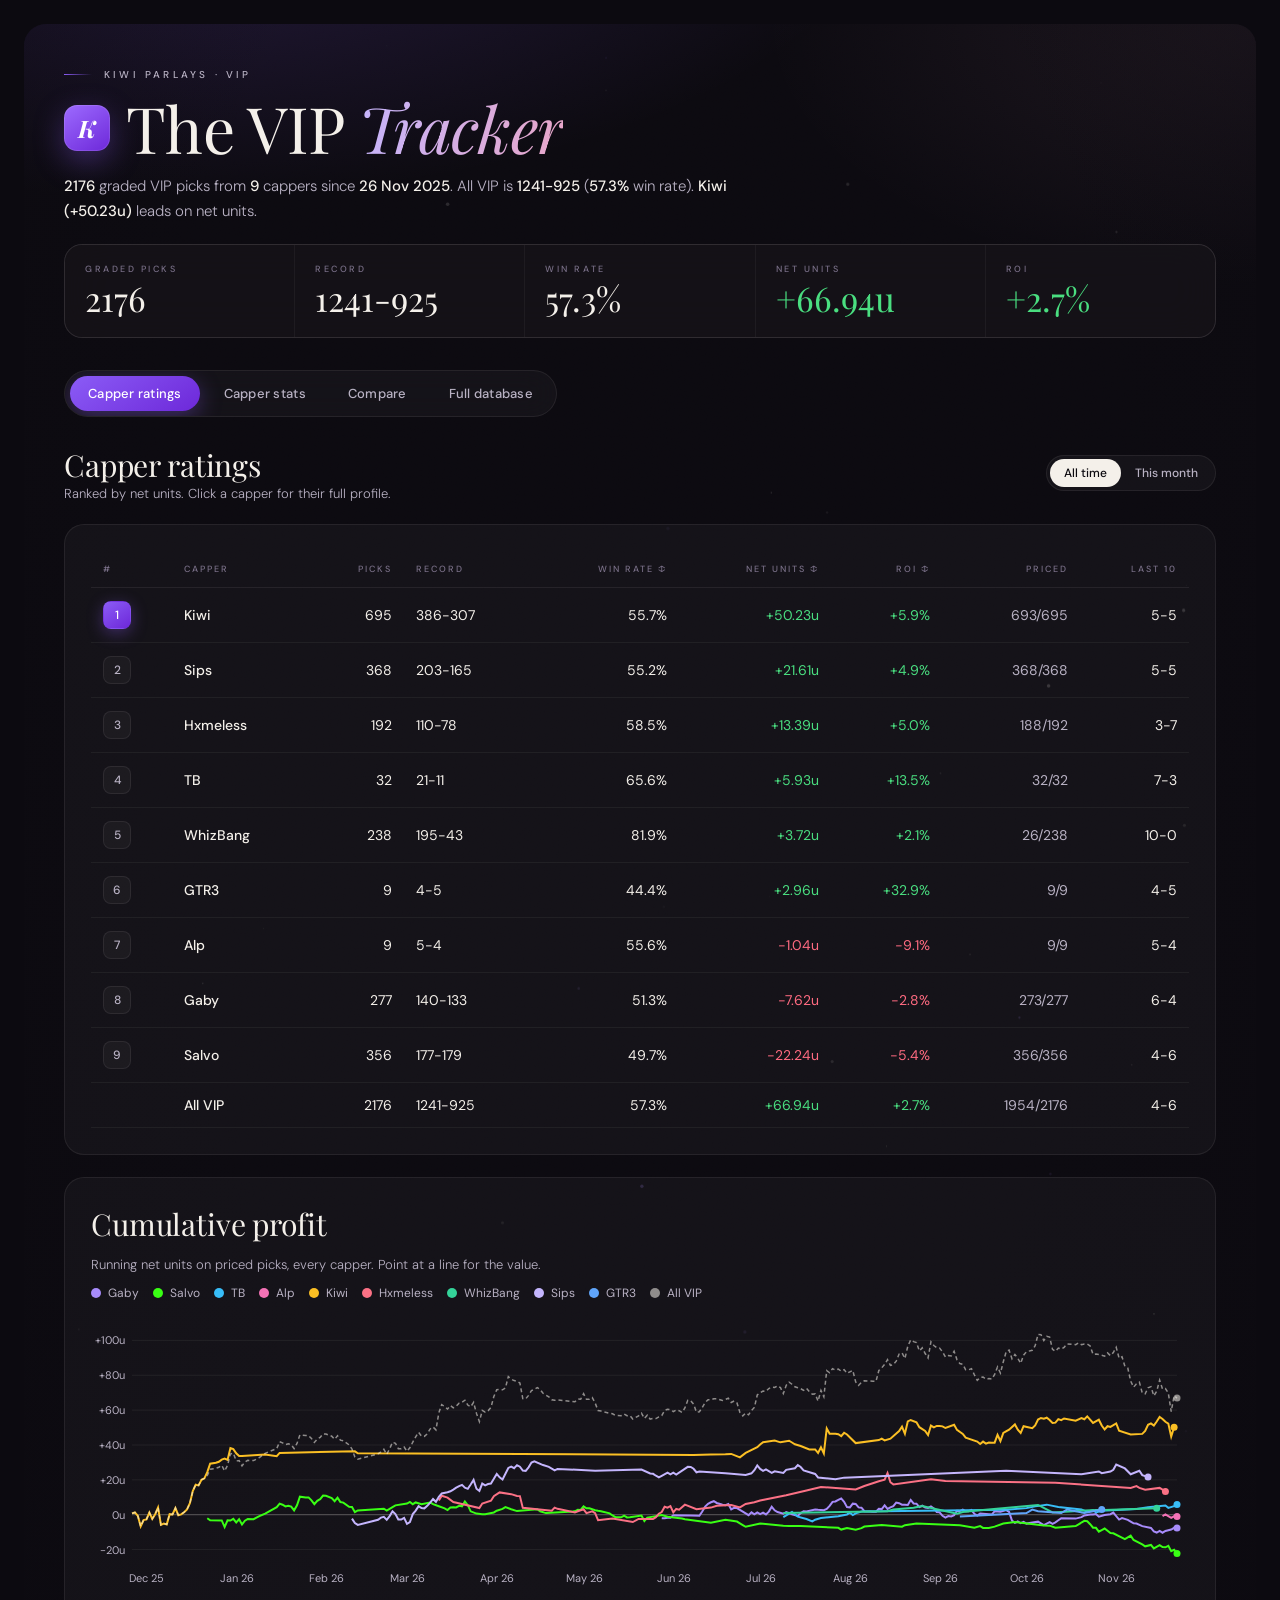
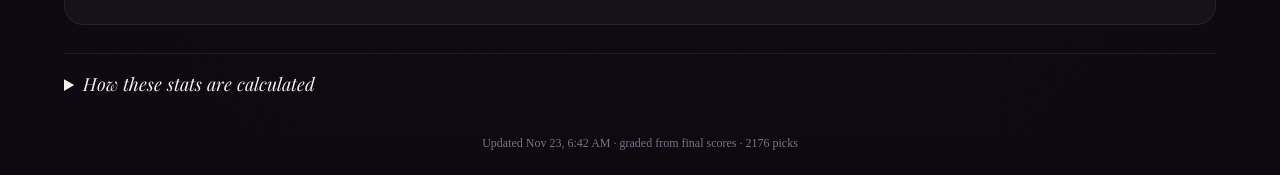
==== commit 9b377dac: "VIP Tracker update 2026-11-23T06:42+00:00" ====
--- a/index.html
+++ b/index.html
@@ -741,7 +741,7 @@
   if (KP.counted || reduce) return;
   KP.counted = true;
   const t0 = performance.now();
-  const step = (t) => { const k = Math.min(1, (t - t0) / 1400), e = 1 - Math.pow(1 - k, 3);
+  const step = (t) => { const k = Math.max(0, Math.min(1, (t - t0) / 1400)), e = 1 - Math.pow(1 - k, 3);
     vals.forEach(([v, target, fmt]) => { if (target != null) v.textContent = fmt(target * e); });
     if (k < 1) requestAnimationFrame(step); };
   requestAnimationFrame(step);
